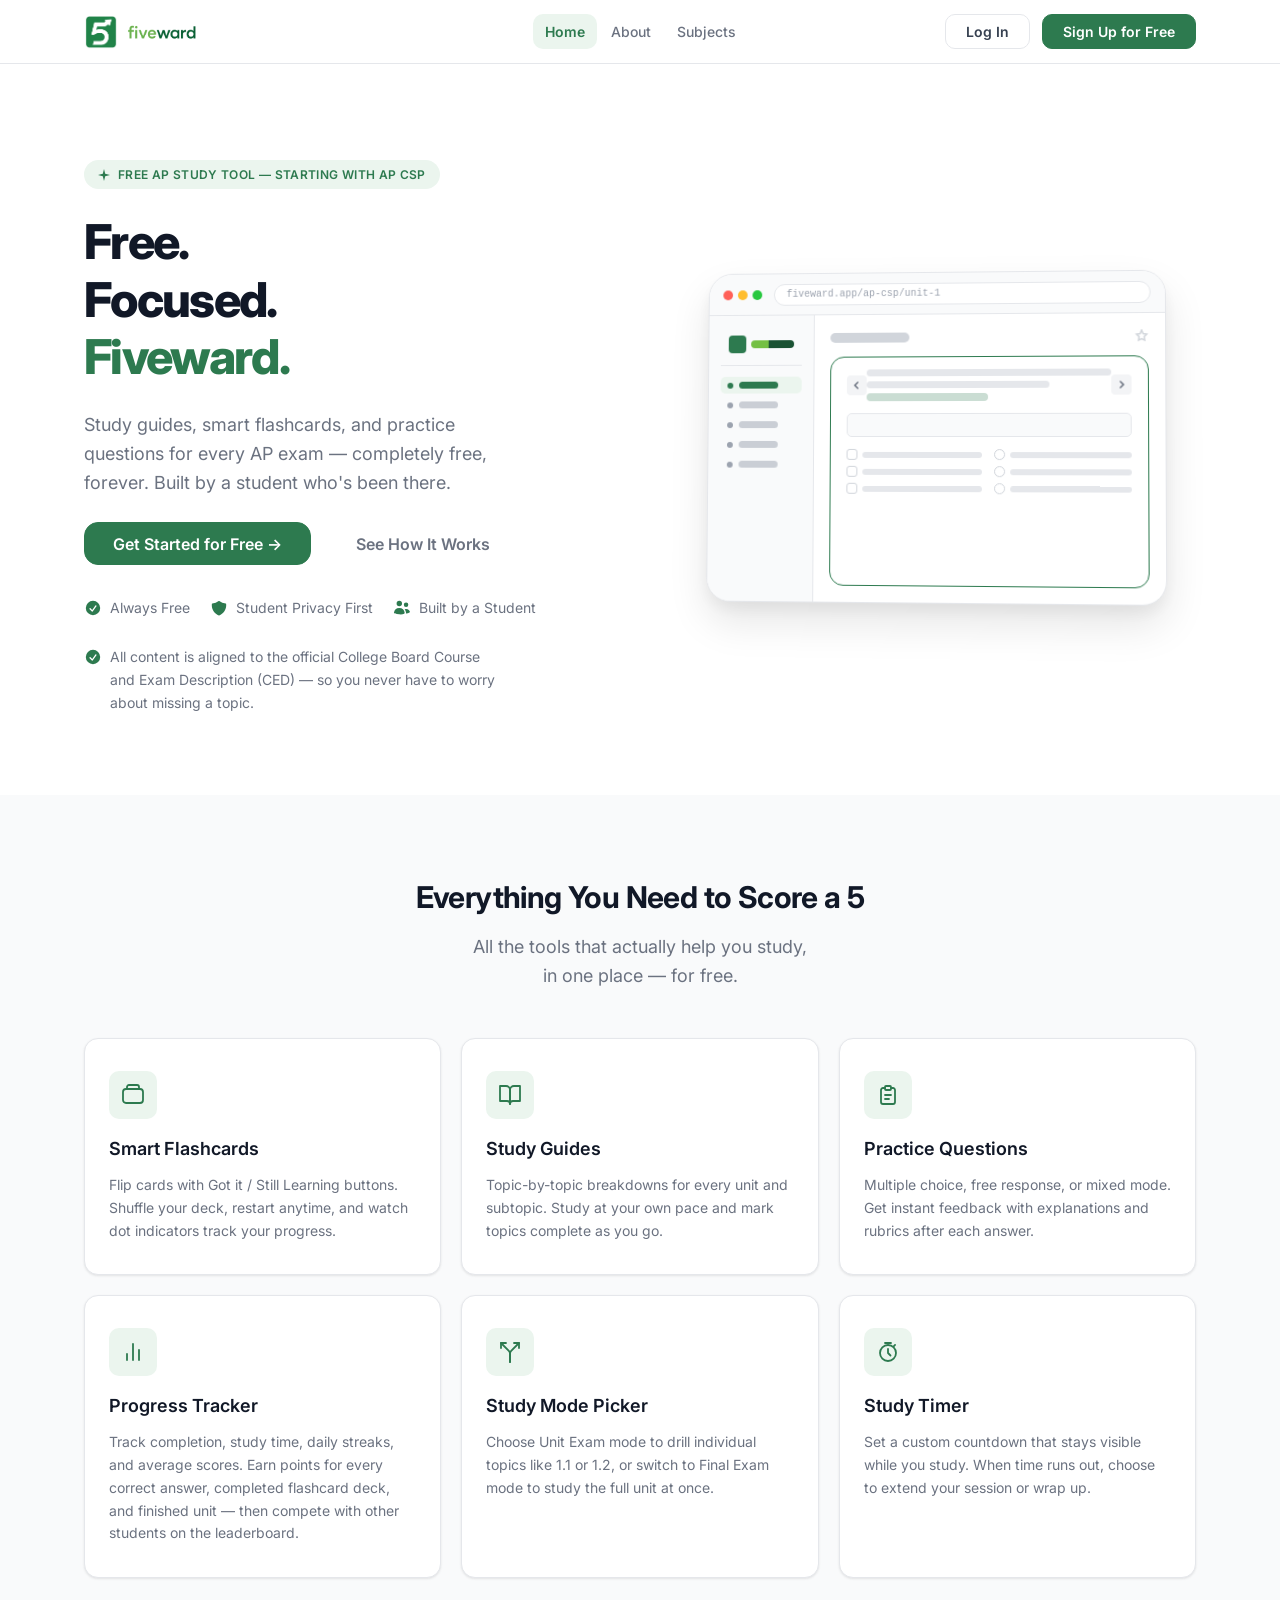
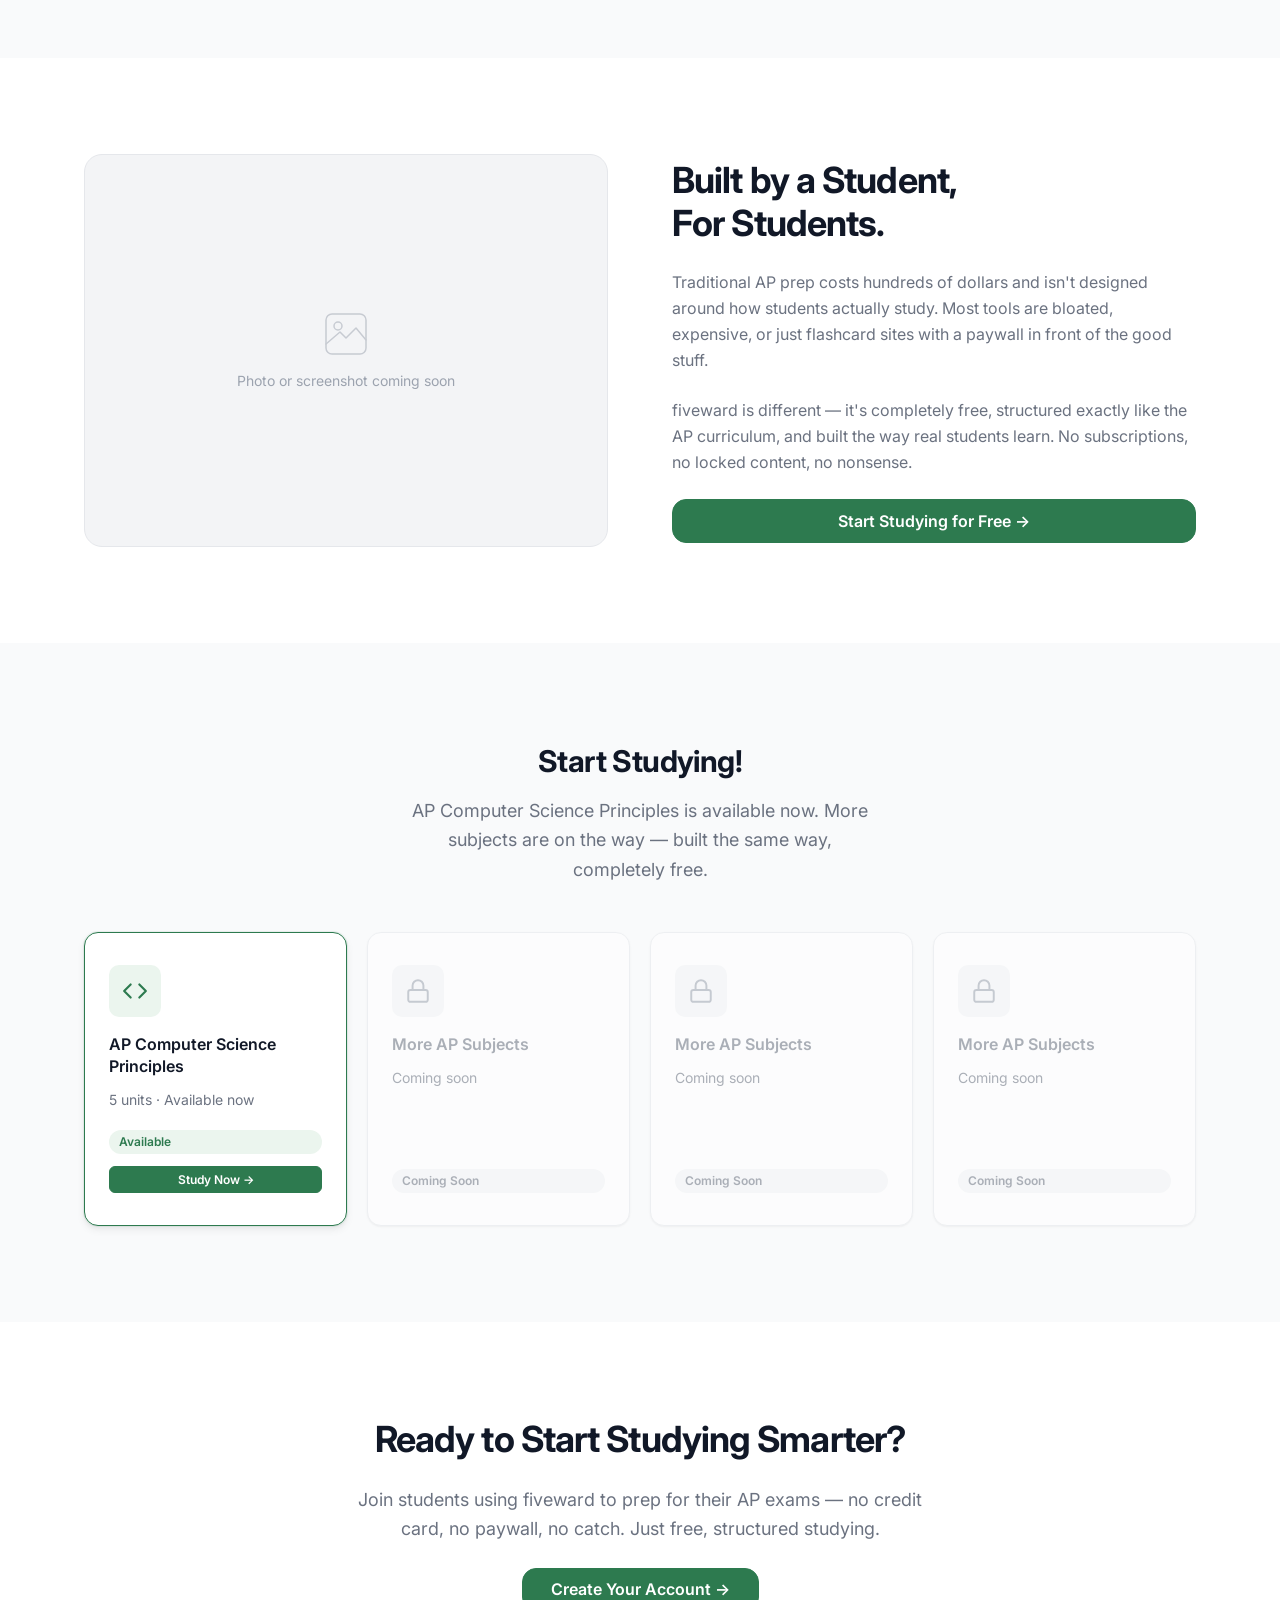
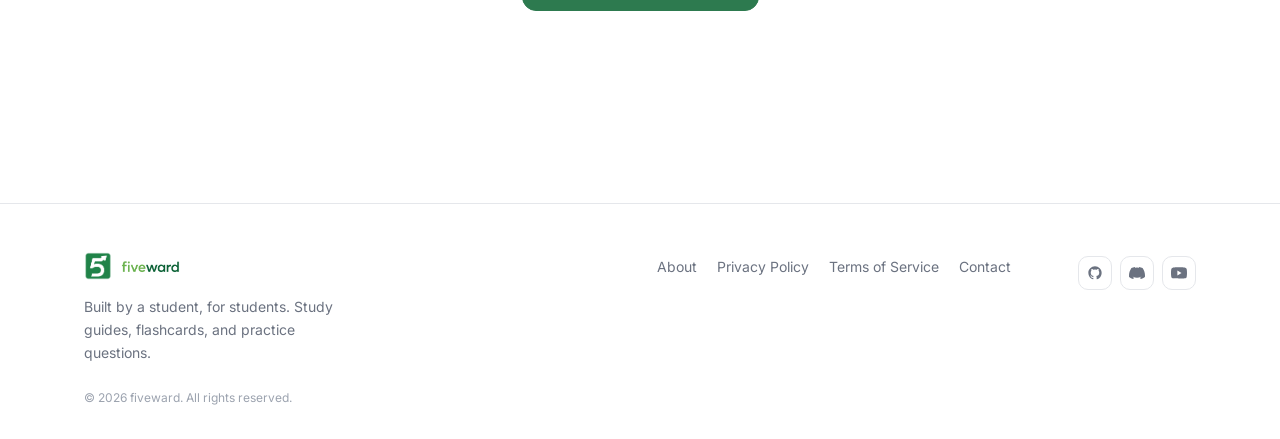
==== frontend/index.html @ d1a61dd7 "Launch fiveward — free AP study tool with flashcards, practice questions, and study guides" ====
<!DOCTYPE html>
<html lang="en">
<head>
  <meta charset="UTF-8" />
  <meta name="viewport" content="width=device-width, initial-scale=1.0" />
  <meta name="description" content="fiveward — the free AP exam study tool built by a student, for students. Flashcards, study guides, and practice questions for every AP subject." />
  <title>fiveward — Free AP Exam Study Tool</title>

  <!-- Google Fonts: Inter -->
  <link rel="preconnect" href="https://fonts.googleapis.com" />
  <link rel="preconnect" href="https://fonts.gstatic.com" crossorigin />
  <link href="https://fonts.googleapis.com/css2?family=Inter:wght@400;500;600;700;800&display=swap" rel="stylesheet" />

  <!-- CSS -->
  <link rel="stylesheet" href="css/variables.css" />
  <link rel="stylesheet" href="css/global.css" />
  <link rel="stylesheet" href="css/navbar.css" />
  <link rel="stylesheet" href="css/footer.css" />
  <link rel="stylesheet" href="css/landing.css" />
</head>
<body>

  <!-- =====================================================
       NAVBAR
       ===================================================== -->
  <nav class="navbar" id="navbar">
    <div class="container navbar__inner">

      <!-- Logo -->
      <a href="index.html" class="navbar__logo" aria-label="fiveward home">
        <img src="assets/images/logo-icon.png" width="34" height="34" alt="" aria-hidden="true" />
        <img src="assets/images/logo-wordmark.png" height="20" alt="fiveward" />
      </a>

      <!-- Nav Links (landing page only — logged-in nav is in dashboard/inner pages) -->
      <ul class="navbar__links" role="navigation" aria-label="Main navigation">
        <li><a href="#home"     class="nav-link active">Home</a></li>
        <li><a href="#about"    class="nav-link">About</a></li>
        <li><a href="#subjects" class="nav-link">Subjects</a></li>
      </ul>

      <!-- Auth Buttons -->
      <div class="navbar__actions">
        <a href="auth.html" class="btn btn--outline">Log In</a>
        <a href="auth.html" class="btn btn--primary">Sign Up for Free</a>
      </div>

    </div>
  </nav>


  <!-- =====================================================
       HERO SECTION
       Left: headline + CTA + trust badges
       Right: app UI mockup
       ===================================================== -->
  <section class="hero" id="home" aria-labelledby="hero-heading">
    <div class="container hero__inner">

      <!-- Left: Content -->
      <div class="hero__content">
        <span class="hero__eyebrow">
          <!-- spark icon -->
          <svg width="12" height="12" viewBox="0 0 12 12" fill="currentColor" aria-hidden="true">
            <path d="M6 0L7.2 4.8L12 6L7.2 7.2L6 12L4.8 7.2L0 6L4.8 4.8L6 0Z"/>
          </svg>
          Free AP Study Tool — Starting with AP CSP
        </span>

        <h1 class="hero__title" id="hero-heading">
          Free.<br>
          Focused.<br>
          <span class="hero__title-accent">Fiveward.</span>
        </h1>

        <p class="hero__subtitle">
          Study guides, smart flashcards, and practice questions for every AP exam —
          completely free, forever. Built by a student who's been there.
        </p>

        <div class="hero__cta-row">
          <a href="auth.html" class="btn btn--primary btn--lg">Get Started for Free →</a>
          <a href="#features" class="btn btn--ghost btn--lg">See How It Works</a>
        </div>

        <!-- Trust Badges -->
        <div class="hero__badges">
          <div class="hero__badge">
            <span class="hero__badge-icon">
              <!-- checkmark circle -->
              <svg viewBox="0 0 20 20" fill="currentColor" aria-hidden="true">
                <path fill-rule="evenodd" d="M10 18a8 8 0 100-16 8 8 0 000 16zm3.857-9.809a.75.75 0 00-1.214-.882l-3.483 4.79-1.88-1.88a.75.75 0 10-1.06 1.061l2.5 2.5a.75.75 0 001.137-.089l4-5.5z" clip-rule="evenodd"/>
              </svg>
            </span>
            <span>Always Free</span>
          </div>
          <div class="hero__badge">
            <span class="hero__badge-icon">
              <!-- shield -->
              <svg viewBox="0 0 20 20" fill="currentColor" aria-hidden="true">
                <path fill-rule="evenodd" d="M9.661 2.237a.531.531 0 01.678 0 11.947 11.947 0 007.078 2.749.5.5 0 01.479.425c.069.52.104 1.05.104 1.589 0 5.162-3.26 9.563-7.834 11.256a.48.48 0 01-.332 0C5.26 16.563 2 12.162 2 7c0-.538.035-1.069.104-1.589a.5.5 0 01.48-.425 11.947 11.947 0 007.077-2.749z" clip-rule="evenodd"/>
              </svg>
            </span>
            <span>Student Privacy First</span>
          </div>
          <div class="hero__badge">
            <span class="hero__badge-icon">
              <!-- people/users -->
              <svg viewBox="0 0 20 20" fill="currentColor" aria-hidden="true">
                <path d="M7 8a3 3 0 100-6 3 3 0 000 6zM14.5 9a2.5 2.5 0 100-5 2.5 2.5 0 000 5zM1.615 16.428a1.224 1.224 0 01-.569-1.175 6.002 6.002 0 0111.908 0c.058.467-.172.92-.57 1.174A9.953 9.953 0 017 17a9.953 9.953 0 01-5.385-1.572zM14.5 16h-.106c.07-.297.088-.611.048-.933a7.47 7.47 0 00-1.588-3.755 4.502 4.502 0 015.874 2.636.818.818 0 01-.36.98A7.465 7.465 0 0114.5 16z"/>
              </svg>
            </span>
            <span>Built by a Student</span>
          </div>
        </div>

        <!-- CED alignment note -->
        <div class="hero__ced">
          <span class="hero__ced-icon">
            <svg viewBox="0 0 20 20" fill="currentColor" aria-hidden="true">
              <path fill-rule="evenodd" d="M10 18a8 8 0 100-16 8 8 0 000 16zm3.857-9.809a.75.75 0 00-1.214-.882l-3.483 4.79-1.88-1.88a.75.75 0 10-1.06 1.061l2.5 2.5a.75.75 0 001.137-.089l4-5.5z" clip-rule="evenodd"/>
            </svg>
          </span>
          <span>All content is aligned to the official College Board Course and Exam Description (CED) — so you never have to worry about missing a topic.</span>
        </div>
      </div>

      <!-- Right: App UI Mockup -->
      <div class="hero__mockup" aria-hidden="true">
        <div class="app-mockup">

          <!-- Browser chrome bar -->
          <div class="mockup-chrome">
            <div class="mockup-dots">
              <span></span><span></span><span></span>
            </div>
            <div class="mockup-url">
              <span>fiveward.app/ap-csp/unit-1</span>
            </div>
          </div>

          <!-- App body: sidebar + content -->
          <div class="mockup-app">

            <!-- Sidebar -->
            <nav class="mockup-sidebar">
              <div class="mockup-sidebar-logo">
                <div class="mockup-sidebar-logo-icon"></div>
                <div class="mockup-sidebar-logo-text"></div>
              </div>
              <div class="mockup-nav-item active">
                <div class="mockup-nav-dot"></div>
                <div class="mockup-nav-label"></div>
              </div>
              <div class="mockup-nav-item">
                <div class="mockup-nav-dot"></div>
                <div class="mockup-nav-label"></div>
              </div>
              <div class="mockup-nav-item">
                <div class="mockup-nav-dot"></div>
                <div class="mockup-nav-label"></div>
              </div>
              <div class="mockup-nav-item">
                <div class="mockup-nav-dot"></div>
                <div class="mockup-nav-label"></div>
              </div>
              <div class="mockup-nav-item">
                <div class="mockup-nav-dot"></div>
                <div class="mockup-nav-label"></div>
              </div>
            </nav>

            <!-- Main content area -->
            <div class="mockup-content">
              <div class="mockup-content-top">
                <div class="mockup-title-bar"></div>
                <!-- star icon -->
                <svg class="mockup-star-icon" viewBox="0 0 14 14" fill="none" stroke="currentColor" stroke-width="1.5">
                  <path d="M7 1l1.5 3.5L12 5l-2.5 2.5.5 3.5L7 9.5 4 11l.5-3.5L2 5l3.5-.5L7 1z"/>
                </svg>
              </div>

              <!-- Flashcard -->
              <div class="mockup-card">
                <div class="mockup-card-nav">
                  <div class="mockup-arrow-btn">
                    <svg viewBox="0 0 10 10" fill="none" stroke="currentColor" stroke-width="1.5" stroke-linecap="round">
                      <path d="M6 2L3 5l3 3"/>
                    </svg>
                  </div>
                  <div class="mockup-card-lines">
                    <div class="mockup-line w-full"></div>
                    <div class="mockup-line w-3-4"></div>
                    <div class="mockup-line accent w-half"></div>
                  </div>
                  <div class="mockup-arrow-btn">
                    <svg viewBox="0 0 10 10" fill="none" stroke="currentColor" stroke-width="1.5" stroke-linecap="round">
                      <path d="M4 2l3 3-3 3"/>
                    </svg>
                  </div>
                </div>
                <div class="mockup-input-row"></div>
                <div class="mockup-bottom-row">
                  <div class="mockup-checks">
                    <div class="mockup-check-row">
                      <div class="mockup-checkbox"></div>
                      <div class="mockup-option-line"></div>
                    </div>
                    <div class="mockup-check-row">
                      <div class="mockup-checkbox"></div>
                      <div class="mockup-option-line"></div>
                    </div>
                    <div class="mockup-check-row">
                      <div class="mockup-checkbox"></div>
                      <div class="mockup-option-line"></div>
                    </div>
                  </div>
                  <div class="mockup-radios">
                    <div class="mockup-radio-row">
                      <div class="mockup-radio"></div>
                      <div class="mockup-option-line"></div>
                    </div>
                    <div class="mockup-radio-row">
                      <div class="mockup-radio"></div>
                      <div class="mockup-option-line"></div>
                    </div>
                    <div class="mockup-radio-row">
                      <div class="mockup-radio"></div>
                      <div class="mockup-option-line"></div>
                    </div>
                  </div>
                </div>
              </div>

            </div><!-- /mockup-content -->
          </div><!-- /mockup-app -->
        </div><!-- /app-mockup -->
      </div><!-- /hero__mockup -->

    </div><!-- /container -->
  </section>


  <!-- =====================================================
       FEATURES SECTION
       4 cards: Flashcards, Study Guides, Practice Qs, Progress
       ===================================================== -->
  <section class="features" id="features" aria-labelledby="features-heading">
    <div class="container">
      <div class="section-header">
        <h2 id="features-heading">Everything You Need to Score a 5</h2>
        <p>All the tools that actually help you study,<br>in one place — for free.</p>
      </div>

      <div class="features__grid">

        <!-- Card 1: Flashcards -->
        <div class="feature-card">
          <div class="feature-card__icon">
            <!-- cards / layers icon -->
            <svg viewBox="0 0 24 24" fill="none" stroke="currentColor" stroke-width="1.8" stroke-linecap="round" stroke-linejoin="round">
              <rect x="2" y="6" width="20" height="14" rx="3"/>
              <path d="M6 6V4a2 2 0 012-2h8a2 2 0 012 2v2"/>
            </svg>
          </div>
          <h3 class="feature-card__title">Smart Flashcards</h3>
          <p class="feature-card__desc">
            Flip cards with Got it / Still Learning buttons. Shuffle your deck, restart anytime,
            and watch dot indicators track your progress.
          </p>
        </div>

        <!-- Card 2: Study Guides -->
        <div class="feature-card">
          <div class="feature-card__icon">
            <!-- open book icon -->
            <svg viewBox="0 0 24 24" fill="none" stroke="currentColor" stroke-width="1.8" stroke-linecap="round" stroke-linejoin="round">
              <path d="M2 3h6a4 4 0 014 4v14a3 3 0 00-3-3H2z"/>
              <path d="M22 3h-6a4 4 0 00-4 4v14a3 3 0 013-3h7z"/>
            </svg>
          </div>
          <h3 class="feature-card__title">Study Guides</h3>
          <p class="feature-card__desc">
            Topic-by-topic breakdowns for every unit and subtopic. Study at your own pace
            and mark topics complete as you go.
          </p>
        </div>

        <!-- Card 3: Practice Questions -->
        <div class="feature-card">
          <div class="feature-card__icon">
            <!-- clipboard / checklist icon -->
            <svg viewBox="0 0 24 24" fill="none" stroke="currentColor" stroke-width="1.8" stroke-linecap="round" stroke-linejoin="round">
              <path d="M9 5H7a2 2 0 00-2 2v12a2 2 0 002 2h10a2 2 0 002-2V7a2 2 0 00-2-2h-2"/>
              <rect x="9" y="3" width="6" height="4" rx="1"/>
              <path d="M9 12h6M9 16h4"/>
            </svg>
          </div>
          <h3 class="feature-card__title">Practice Questions</h3>
          <p class="feature-card__desc">
            Multiple choice, free response, or mixed mode. Get instant feedback with
            explanations and rubrics after each answer.
          </p>
        </div>

        <!-- Card 4: Progress Tracker -->
        <div class="feature-card">
          <div class="feature-card__icon">
            <!-- bar chart icon -->
            <svg viewBox="0 0 24 24" fill="none" stroke="currentColor" stroke-width="1.8" stroke-linecap="round" stroke-linejoin="round">
              <path d="M18 20V10"/>
              <path d="M12 20V4"/>
              <path d="M6 20v-6"/>
            </svg>
          </div>
          <h3 class="feature-card__title">Progress Tracker</h3>
          <p class="feature-card__desc">
            Track completion, study time, daily streaks, and average scores. Earn points for every correct answer, completed flashcard deck, and finished unit — then compete with other students on the leaderboard.
          </p>
        </div>

        <!-- Card 5: Study Mode Picker -->
        <div class="feature-card">
          <div class="feature-card__icon">
            <!-- fork / split path icon -->
            <svg viewBox="0 0 24 24" fill="none" stroke="currentColor" stroke-width="1.8" stroke-linecap="round" stroke-linejoin="round">
              <path d="M16 3h5v5"/>
              <path d="M8 3H3v5"/>
              <path d="M12 22v-8.3a4 4 0 011.172-2.872L21 3"/>
              <path d="M3 3l7.828 7.828A4 4 0 0112 13.7V22"/>
            </svg>
          </div>
          <h3 class="feature-card__title">Study Mode Picker</h3>
          <p class="feature-card__desc">
            Choose Unit Exam mode to drill individual topics like 1.1 or 1.2, or switch to
            Final Exam mode to study the full unit at once.
          </p>
        </div>

        <!-- Card 6: Study Timer -->
        <div class="feature-card">
          <div class="feature-card__icon">
            <!-- timer / clock icon -->
            <svg viewBox="0 0 24 24" fill="none" stroke="currentColor" stroke-width="1.8" stroke-linecap="round" stroke-linejoin="round">
              <circle cx="12" cy="13" r="8"/>
              <path d="M12 9v4l2.5 2.5"/>
              <path d="M9 3h6"/>
              <path d="M19.07 4.93l-1.41 1.41"/>
            </svg>
          </div>
          <h3 class="feature-card__title">Study Timer</h3>
          <p class="feature-card__desc">
            Set a custom countdown that stays visible while you study. When time runs out,
            choose to extend your session or wrap up.
          </p>
        </div>

      </div>
    </div>
  </section>


  <!-- =====================================================
       ABOUT SECTION
       Image placeholder left, story text right.
       ===================================================== -->
  <section class="about" id="about" aria-labelledby="about-heading">
    <div class="container about__inner">

      <!-- Image placeholder (replace with real photo/screenshot) -->
      <div class="about__image-wrap" aria-hidden="true">
        <!-- mountain / image placeholder icon -->
        <svg viewBox="0 0 48 48" fill="none" stroke="currentColor" stroke-width="1.5" stroke-linecap="round" stroke-linejoin="round">
          <rect x="4" y="4" width="40" height="40" rx="6"/>
          <circle cx="16" cy="16" r="4"/>
          <path d="M44 30L34 18 24 28l-6-6L4 34"/>
        </svg>
        <span>Photo or screenshot coming soon</span>
      </div>

      <!-- Text content -->
      <div class="about__content">
        <h2 id="about-heading">Built by a Student,<br>For Students.</h2>
        <p>
          Traditional AP prep costs hundreds of dollars and isn't designed around how students
          actually study. Most tools are bloated, expensive, or just flashcard sites with a
          paywall in front of the good stuff.
        </p>
        <p>
          fiveward is different — it's completely free, structured exactly like the AP curriculum,
          and built the way real students learn. No subscriptions, no locked content, no nonsense.
        </p>
        <a href="auth.html" class="btn btn--primary btn--lg">Start Studying for Free →</a>
      </div>

    </div>
  </section>


  <!-- =====================================================
       SUBJECTS SECTION
       4 cards: AP CSP active, 3 coming soon (locked).
       ===================================================== -->
  <section class="subjects" id="subjects" aria-labelledby="subjects-heading">
    <div class="container">
      <div class="section-header">
        <h2 id="subjects-heading">Start Studying!</h2>
        <p>AP Computer Science Principles is available now. More subjects are on the way — built the same way, completely&nbsp;free.</p>
      </div>

      <div class="subjects__grid">

        <!-- AP CSP — Active -->
        <div class="subject-card subject-card--active">
          <div class="subject-card__icon">
            <!-- code / brackets icon -->
            <svg viewBox="0 0 24 24" fill="none" stroke="currentColor" stroke-width="2" stroke-linecap="round" stroke-linejoin="round">
              <polyline points="16 18 22 12 16 6"/>
              <polyline points="8 6 2 12 8 18"/>
            </svg>
          </div>
          <h3 class="subject-card__title">AP Computer Science Principles</h3>
          <p class="subject-card__meta">5 units · Available now</p>
          <div class="subject-card__status">
            <span class="badge badge--green">Available</span>
            <a href="auth.html" class="btn btn--primary btn--sm">Study Now →</a>
          </div>
        </div>

        <!-- Coming Soon Card 1 -->
        <div class="subject-card subject-card--locked" aria-label="Coming soon subject">
          <div class="subject-card__icon">
            <!-- lock icon -->
            <svg viewBox="0 0 24 24" fill="none" stroke="currentColor" stroke-width="1.8" stroke-linecap="round" stroke-linejoin="round">
              <rect x="3" y="11" width="18" height="11" rx="2"/>
              <path d="M7 11V7a5 5 0 0110 0v4"/>
            </svg>
          </div>
          <h3 class="subject-card__title">More AP Subjects</h3>
          <p class="subject-card__meta">Coming soon</p>
          <div class="subject-card__status">
            <span class="badge badge--gray">Coming Soon</span>
          </div>
        </div>

        <!-- Coming Soon Card 2 -->
        <div class="subject-card subject-card--locked" aria-label="Coming soon subject">
          <div class="subject-card__icon">
            <svg viewBox="0 0 24 24" fill="none" stroke="currentColor" stroke-width="1.8" stroke-linecap="round" stroke-linejoin="round">
              <rect x="3" y="11" width="18" height="11" rx="2"/>
              <path d="M7 11V7a5 5 0 0110 0v4"/>
            </svg>
          </div>
          <h3 class="subject-card__title">More AP Subjects</h3>
          <p class="subject-card__meta">Coming soon</p>
          <div class="subject-card__status">
            <span class="badge badge--gray">Coming Soon</span>
          </div>
        </div>

        <!-- Coming Soon Card 3 -->
        <div class="subject-card subject-card--locked" aria-label="Coming soon subject">
          <div class="subject-card__icon">
            <svg viewBox="0 0 24 24" fill="none" stroke="currentColor" stroke-width="1.8" stroke-linecap="round" stroke-linejoin="round">
              <rect x="3" y="11" width="18" height="11" rx="2"/>
              <path d="M7 11V7a5 5 0 0110 0v4"/>
            </svg>
          </div>
          <h3 class="subject-card__title">More AP Subjects</h3>
          <p class="subject-card__meta">Coming soon</p>
          <div class="subject-card__status">
            <span class="badge badge--gray">Coming Soon</span>
          </div>
        </div>

      </div>
    </div>
  </section>


  <!-- =====================================================
       CTA BANNER
       Final push to sign up before the footer.
       ===================================================== -->
  <section class="cta-section" aria-labelledby="cta-heading">
    <div class="container">
      <div class="cta-section__inner">
        <h2 id="cta-heading">Ready to Start Studying Smarter?</h2>
        <p>
          Join students using fiveward to prep for their AP exams — no credit card,
          no paywall, no catch. Just free, structured studying.
        </p>
        <a href="auth.html" class="btn btn--primary btn--lg">Create Your Account →</a>
      </div>
    </div>
  </section>


  <!-- =====================================================
       FOOTER
       ===================================================== -->
  <footer class="footer">
    <div class="container footer__inner">

      <!-- Brand + tagline -->
      <div class="footer__brand">
        <a href="index.html" class="footer__logo" aria-label="fiveward home">
          <img src="assets/images/logo-icon.png" width="28" height="28" alt="" aria-hidden="true" />
          <img src="assets/images/logo-wordmark.png" height="17" alt="fiveward" />
        </a>
        <p class="footer__tagline">
          Built by a student, for students.
          Study guides, flashcards, and practice questions.
        </p>
        <p class="footer__copyright">© 2026 fiveward. All rights reserved.</p>
      </div>

      <!-- Page links -->
      <nav class="footer__links" aria-label="Footer navigation">
        <a href="#about">About</a>
        <a href="#">Privacy Policy</a>
        <a href="#">Terms of Service</a>
        <a href="#">Contact</a>
      </nav>

      <!-- Social icons -->
      <div class="footer__social">

        <!-- GitHub -->
        <a href="#" class="social-icon" aria-label="GitHub" target="_blank" rel="noopener">
          <svg viewBox="0 0 24 24" fill="currentColor">
            <path d="M12 2C6.477 2 2 6.477 2 12c0 4.42 2.865 8.166 6.839 9.489.5.092.682-.217.682-.482 0-.237-.008-.866-.013-1.7-2.782.603-3.369-1.342-3.369-1.342-.454-1.155-1.11-1.462-1.11-1.462-.908-.62.069-.608.069-.608 1.003.07 1.531 1.03 1.531 1.03.892 1.529 2.341 1.087 2.91.832.092-.647.35-1.088.636-1.338-2.22-.253-4.555-1.11-4.555-4.943 0-1.091.39-1.984 1.029-2.683-.103-.253-.446-1.27.098-2.647 0 0 .84-.269 2.75 1.025A9.578 9.578 0 0112 6.836a9.59 9.59 0 012.504.337c1.909-1.294 2.747-1.025 2.747-1.025.546 1.377.202 2.394.1 2.647.64.699 1.028 1.592 1.028 2.683 0 3.842-2.339 4.687-4.566 4.935.359.309.678.919.678 1.852 0 1.336-.012 2.415-.012 2.743 0 .267.18.578.688.48C19.138 20.163 22 16.418 22 12c0-5.523-4.477-10-10-10z"/>
          </svg>
        </a>

        <!-- Discord -->
        <a href="#" class="social-icon" aria-label="Discord" target="_blank" rel="noopener">
          <svg viewBox="0 0 24 24" fill="currentColor">
            <path d="M20.317 4.37a19.791 19.791 0 00-4.885-1.515.074.074 0 00-.079.037c-.21.375-.444.864-.608 1.25a18.27 18.27 0 00-5.487 0 12.64 12.64 0 00-.617-1.25.077.077 0 00-.079-.037A19.736 19.736 0 003.677 4.37a.07.07 0 00-.032.027C.533 9.046-.32 13.58.099 18.057a.082.082 0 00.031.057 19.9 19.9 0 005.993 3.03.078.078 0 00.084-.028c.462-.63.874-1.295 1.226-1.994a.076.076 0 00-.041-.106 13.107 13.107 0 01-1.872-.892.077.077 0 01-.008-.128 10.2 10.2 0 00.372-.292.074.074 0 01.077-.01c3.928 1.793 8.18 1.793 12.062 0a.074.074 0 01.078.01c.12.098.246.198.373.292a.077.077 0 01-.006.127 12.299 12.299 0 01-1.873.892.077.077 0 00-.041.107c.36.698.772 1.362 1.225 1.993a.076.076 0 00.084.028 19.839 19.839 0 006.002-3.03.077.077 0 00.032-.054c.5-5.177-.838-9.674-3.549-13.66a.061.061 0 00-.031-.03z"/>
          </svg>
        </a>

        <!-- YouTube -->
        <a href="#" class="social-icon" aria-label="YouTube" target="_blank" rel="noopener">
          <svg viewBox="0 0 24 24" fill="currentColor">
            <path d="M23.498 6.186a3.016 3.016 0 00-2.122-2.136C19.505 3.545 12 3.545 12 3.545s-7.505 0-9.377.505A3.017 3.017 0 00.502 6.186C0 8.07 0 12 0 12s0 3.93.502 5.814a3.016 3.016 0 002.122 2.136c1.871.505 9.376.505 9.376.505s7.505 0 9.377-.505a3.015 3.015 0 002.122-2.136C24 15.93 24 12 24 12s0-3.93-.502-5.814zM9.545 15.568V8.432L15.818 12l-6.273 3.568z"/>
          </svg>
        </a>

      </div>
    </div>
  </footer>


  <!-- =====================================================
       SCRIPTS
       Landing page has no JS dependencies — auth.js is
       loaded on auth.html only. Add page-specific scripts
       in each HTML file.
       ===================================================== -->

</body>
</html>
---- frontend/css/variables.css ----
/* =============================================================
   FIVEWARD — Design Tokens
   All colors, fonts, spacing, and radii live here.
   Change a variable here to update the whole app theme.
   ============================================================= */

:root {
  /* === Brand Colors === */
  --color-primary:        #2D7A4F;   /* main green — buttons, icons, active states */
  --color-primary-hover:  #246040;   /* darker on hover */
  --color-primary-dark:   #1A5233;   /* "ward" wordmark, deep accents */
  --color-primary-light:  #74C043;   /* "five" wordmark, lighter highlights */
  --color-primary-bg:     #EBF5EE;   /* very light green tint for backgrounds */
  --color-primary-bg-hover: #DFF0E5;

  /* === Neutrals === */
  --color-white:     #FFFFFF;
  --color-gray-50:   #F9FAFB;
  --color-gray-100:  #F3F4F6;
  --color-gray-200:  #E5E7EB;
  --color-gray-300:  #D1D5DB;
  --color-gray-400:  #9CA3AF;
  --color-gray-500:  #6B7280;
  --color-gray-600:  #4B5563;
  --color-gray-700:  #374151;
  --color-gray-800:  #1F2937;
  --color-gray-900:  #111827;

  /* === Semantic Aliases === */
  --color-text:           var(--color-gray-900);
  --color-text-secondary: var(--color-gray-700);
  --color-text-muted:     var(--color-gray-500);
  --color-text-light:     var(--color-gray-400);
  --color-bg:             var(--color-white);
  --color-bg-secondary:   var(--color-gray-50);
  --color-border:         var(--color-gray-200);
  --color-border-light:   var(--color-gray-100);

  /* === Status Colors === */
  --color-success:     #16A34A;
  --color-success-bg:  #DCFCE7;
  --color-warning:     #D97706;
  --color-warning-bg:  #FEF3C7;
  --color-error:       #DC2626;
  --color-error-bg:    #FEE2E2;
  --color-info:        #2563EB;
  --color-info-bg:     #DBEAFE;

  /* === Typography === */
  --font-sans: 'Inter', -apple-system, BlinkMacSystemFont, 'Segoe UI', Roboto, sans-serif;

  --text-xs:   0.75rem;    /* 12px */
  --text-sm:   0.875rem;   /* 14px */
  --text-base: 1rem;       /* 16px */
  --text-lg:   1.125rem;   /* 18px */
  --text-xl:   1.25rem;    /* 20px */
  --text-2xl:  1.5rem;     /* 24px */
  --text-3xl:  1.875rem;   /* 30px */
  --text-4xl:  2.25rem;    /* 36px */
  --text-5xl:  3rem;       /* 48px */
  --text-6xl:  3.75rem;    /* 60px */

  --leading-tight:   1.2;
  --leading-snug:    1.375;
  --leading-normal:  1.5;
  --leading-relaxed: 1.625;

  --font-normal:    400;
  --font-medium:    500;
  --font-semibold:  600;
  --font-bold:      700;
  --font-extrabold: 800;

  /* === Spacing Scale === */
  --space-1:  0.25rem;   /* 4px  */
  --space-2:  0.5rem;    /* 8px  */
  --space-3:  0.75rem;   /* 12px */
  --space-4:  1rem;      /* 16px */
  --space-5:  1.25rem;   /* 20px */
  --space-6:  1.5rem;    /* 24px */
  --space-8:  2rem;      /* 32px */
  --space-10: 2.5rem;    /* 40px */
  --space-12: 3rem;      /* 48px */
  --space-14: 3.5rem;    /* 56px */
  --space-16: 4rem;      /* 64px */
  --space-20: 5rem;      /* 80px */
  --space-24: 6rem;      /* 96px */
  --space-32: 8rem;      /* 128px */

  /* === Border Radius === */
  --radius-sm:   6px;
  --radius-md:   10px;
  --radius-lg:   14px;
  --radius-xl:   18px;
  --radius-2xl:  24px;
  --radius-3xl:  32px;
  --radius-full: 9999px;

  /* === Shadows === */
  --shadow-xs:   0 1px 2px rgba(0,0,0,0.05);
  --shadow-sm:   0 1px 3px rgba(0,0,0,0.06), 0 1px 2px rgba(0,0,0,0.04);
  --shadow-md:   0 4px 8px rgba(0,0,0,0.06), 0 2px 4px rgba(0,0,0,0.04);
  --shadow-lg:   0 10px 20px rgba(0,0,0,0.08), 0 4px 8px rgba(0,0,0,0.04);
  --shadow-xl:   0 20px 40px rgba(0,0,0,0.10), 0 8px 16px rgba(0,0,0,0.05);
  --shadow-card: 0 2px 12px rgba(0,0,0,0.06);

  /* === Transitions === */
  --transition-fast: 130ms ease;
  --transition-base: 200ms ease;
  --transition-slow: 320ms ease;

  /* === Layout === */
  --max-width:        1160px;
  --navbar-height:    64px;
  --container-pad:    1.5rem;
  --sidebar-width:    240px;
}

/* ============================================================
   DARK MODE  (toggled via data-theme="dark" on <html>)
   ============================================================ */

[data-theme="dark"] {
  --color-text:           #F9FAFB;
  --color-text-secondary: #E5E7EB;
  --color-text-muted:     #9CA3AF;
  --color-text-light:     #6B7280;
  --color-bg:             #111827;
  --color-bg-secondary:   #1A2234;
  --color-border:         #374151;
  --color-border-light:   #2D3748;
  --color-white:          #1F2937;
  --color-gray-50:        #1F2937;
  --color-gray-100:       #2D3748;
  --color-gray-200:       #374151;
  --color-gray-300:       #4B5563;
  --color-gray-400:       #6B7280;
  --color-primary-bg:     #0D2A1A;
  --color-primary-bg-hover: #122A1C;
  --shadow-card:          0 2px 12px rgba(0, 0, 0, 0.4);
  --shadow-md:            0 4px 8px rgba(0, 0, 0, 0.3);
}

/* ============================================================
   FONT SIZE  (toggled via data-font-size on <html>)
   ============================================================ */

[data-font-size="small"]  { font-size: 14px; }
[data-font-size="large"]  { font-size: 18px; }
---- frontend/css/global.css ----
/* =============================================================
   FIVEWARD — Global Styles
   Reset, base typography, and reusable component classes
   (buttons, cards, badges, breadcrumbs, section headers).
   ============================================================= */

@import url('variables.css');

/* === Reset ================================================== */
*, *::before, *::after {
  box-sizing: border-box;
  margin: 0;
  padding: 0;
}

html {
  font-size: 16px;
  scroll-behavior: smooth;
  -webkit-font-smoothing: antialiased;
  -moz-osx-font-smoothing: grayscale;
}

body {
  font-family: var(--font-sans);
  font-size: var(--text-base);
  color: var(--color-text);
  background-color: var(--color-bg);
  line-height: var(--leading-normal);
}

a           { color: inherit; text-decoration: none; }
ul, ol      { list-style: none; }
img         { max-width: 100%; display: block; }
button      { font-family: inherit; cursor: pointer; border: none; background: none; }
input,
textarea,
select      { font-family: inherit; font-size: inherit; }

/* === Layout ================================================= */
.container {
  max-width: var(--max-width);
  margin: 0 auto;
  padding: 0 var(--container-pad);
}

/* === Buttons ================================================ */
.btn {
  display: inline-flex;
  align-items: center;
  justify-content: center;
  gap: var(--space-2);
  padding: 0.6rem 1.25rem;
  font-size: var(--text-sm);
  font-weight: var(--font-semibold);
  border-radius: var(--radius-md);
  transition: all var(--transition-base);
  cursor: pointer;
  text-decoration: none;
  white-space: nowrap;
  border: 1.5px solid transparent;
  line-height: 1;
}

.btn--primary {
  background-color: var(--color-primary);
  color: var(--color-white);
  border-color: var(--color-primary);
}
.btn--primary:hover {
  background-color: var(--color-primary-hover);
  border-color: var(--color-primary-hover);
  transform: translateY(-1px);
  box-shadow: 0 4px 14px rgba(45, 122, 79, 0.35);
}

.btn--outline {
  background-color: transparent;
  color: var(--color-text-secondary);
  border-color: var(--color-border);
}
.btn--outline:hover {
  border-color: var(--color-primary);
  color: var(--color-primary);
  background-color: var(--color-primary-bg);
}

.btn--ghost {
  background-color: transparent;
  color: var(--color-text-muted);
  border-color: transparent;
}
.btn--ghost:hover {
  background-color: var(--color-gray-100);
  color: var(--color-text);
}

.btn--danger {
  background-color: var(--color-error);
  color: var(--color-white);
  border-color: var(--color-error);
}
.btn--danger:hover {
  background-color: #B91C1C;
  border-color: #B91C1C;
}

/* Size modifiers */
.btn--lg {
  padding: 0.8rem 1.75rem;
  font-size: var(--text-base);
  border-radius: var(--radius-lg);
}
.btn--sm {
  padding: 0.4rem 0.875rem;
  font-size: var(--text-xs);
  border-radius: var(--radius-sm);
}
.btn--icon {
  padding: 0.55rem;
  border-radius: var(--radius-md);
}

/* === Cards ================================================== */
.card {
  background: var(--color-white);
  border: 1px solid var(--color-border);
  border-radius: var(--radius-lg);
  box-shadow: var(--shadow-card);
  padding: var(--space-6);
}

/* === Badges ================================================= */
.badge {
  display: inline-flex;
  align-items: center;
  gap: 0.25rem;
  padding: 0.2rem 0.6rem;
  border-radius: var(--radius-full);
  font-size: var(--text-xs);
  font-weight: var(--font-semibold);
}
.badge--green   { background: var(--color-primary-bg);   color: var(--color-primary); }
.badge--gray    { background: var(--color-gray-100);      color: var(--color-gray-500); }
.badge--success { background: var(--color-success-bg);    color: var(--color-success); }
.badge--warning { background: var(--color-warning-bg);    color: var(--color-warning); }
.badge--error   { background: var(--color-error-bg);      color: var(--color-error); }

/* === Section Header ========================================= */
.section-header {
  text-align: center;
  margin-bottom: var(--space-12);
}
.section-header h2 {
  font-size: var(--text-3xl);
  font-weight: var(--font-bold);
  letter-spacing: -0.02em;
  color: var(--color-text);
  margin-bottom: var(--space-3);
}
.section-header p {
  font-size: var(--text-lg);
  color: var(--color-text-muted);
  max-width: 520px;
  margin: 0 auto;
  line-height: var(--leading-relaxed);
}

/* === Divider ================================================ */
.divider {
  width: 100%;
  height: 1px;
  background-color: var(--color-border);
  margin: var(--space-6) 0;
}
.divider--text {
  display: flex;
  align-items: center;
  gap: var(--space-4);
  font-size: var(--text-sm);
  color: var(--color-text-muted);
}
.divider--text::before,
.divider--text::after {
  content: '';
  flex: 1;
  height: 1px;
  background-color: var(--color-border);
}

/* === Form Inputs ============================================ */
.input {
  width: 100%;
  padding: 0.65rem 0.875rem;
  font-size: var(--text-sm);
  color: var(--color-text);
  background-color: var(--color-white);
  border: 1.5px solid var(--color-border);
  border-radius: var(--radius-md);
  transition: border-color var(--transition-fast), box-shadow var(--transition-fast);
  outline: none;
}
.input:focus {
  border-color: var(--color-primary);
  box-shadow: 0 0 0 3px rgba(45, 122, 79, 0.12);
}
.input::placeholder { color: var(--color-text-light); }

.form-group {
  display: flex;
  flex-direction: column;
  gap: var(--space-2);
}
.form-label {
  font-size: var(--text-sm);
  font-weight: var(--font-medium);
  color: var(--color-text-secondary);
}

/* === Progress Bar =========================================== */
.progress-bar {
  width: 100%;
  height: 6px;
  background-color: var(--color-gray-100);
  border-radius: var(--radius-full);
  overflow: hidden;
}
.progress-bar__fill {
  height: 100%;
  background-color: var(--color-primary);
  border-radius: var(--radius-full);
  transition: width 0.4s ease;
}

/* === Tabs =================================================== */
.tabs {
  display: flex;
  gap: 0;
  border-bottom: 1px solid var(--color-border);
}
.tab-btn {
  padding: var(--space-3) var(--space-5);
  font-size: var(--text-sm);
  font-weight: var(--font-medium);
  color: var(--color-text-muted);
  background: transparent;
  border: none;
  border-bottom: 2px solid transparent;
  cursor: pointer;
  transition: all var(--transition-fast);
  margin-bottom: -1px;
}
.tab-btn:hover { color: var(--color-text); }
.tab-btn.active {
  color: var(--color-primary);
  border-bottom-color: var(--color-primary);
  font-weight: var(--font-semibold);
}

/* === Utility ================================================ */
.visually-hidden {
  position: absolute;
  width: 1px;
  height: 1px;
  overflow: hidden;
  clip: rect(0,0,0,0);
  white-space: nowrap;
}
.text-center { text-align: center; }
.text-muted  { color: var(--color-text-muted); }
.text-primary { color: var(--color-primary); }
.mt-auto { margin-top: auto; }
---- frontend/css/navbar.css ----
/* =============================================================
   FIVEWARD — Navbar
   Sticky top nav used on every page.
   The .navbar__timer element is hidden until a study timer
   is active (shown via timer.js).
   ============================================================= */

.navbar {
  position: sticky;
  top: 0;
  z-index: 100;
  height: var(--navbar-height);
  background-color: rgba(255, 255, 255, 0.96);
  backdrop-filter: blur(10px);
  -webkit-backdrop-filter: blur(10px);
  border-bottom: 1px solid var(--color-border);
}

.navbar__inner {
  height: 100%;
  display: grid;
  grid-template-columns: 1fr auto 1fr;
  align-items: center;
}


/* --- Logo --------------------------------------------------- */
.navbar__logo {
  display: flex;
  align-items: center;
  gap: var(--space-2);
  text-decoration: none;
  flex-shrink: 0;
}

.logo-icon {
  display: flex;
  align-items: center;
  flex-shrink: 0;
}

.logo-text {
  font-size: 1.2rem;
  font-weight: var(--font-bold);
  letter-spacing: -0.03em;
  line-height: 1;
}

.logo-five { color: var(--color-primary-light); }
.logo-ward { color: var(--color-primary-dark); }

/* --- Nav Links ---------------------------------------------- */
.navbar__links {
  display: flex;
  align-items: center;
  gap: 2px;
  list-style: none;
  margin: 0;
  padding: 0;
}

.nav-link {
  display: block;
  padding: 0.45rem 0.75rem;
  font-size: var(--text-sm);
  font-weight: var(--font-medium);
  color: var(--color-text-muted);
  border-radius: var(--radius-md);
  transition: all var(--transition-fast);
  text-decoration: none;
}
.nav-link:hover {
  color: var(--color-text);
  background-color: var(--color-gray-100);
}
.nav-link.active {
  color: var(--color-primary);
  background-color: var(--color-primary-bg);
  font-weight: var(--font-semibold);
}

/* --- Study Timer Pill (shown when timer is running) --------- */
.navbar__timer {
  display: none; /* JS adds class 'visible' when timer starts */
  align-items: center;
  gap: var(--space-2);
  padding: 0.3rem 0.75rem;
  background-color: var(--color-primary-bg);
  border: 1px solid rgba(45, 122, 79, 0.25);
  border-radius: var(--radius-full);
  font-size: var(--text-sm);
  font-weight: var(--font-semibold);
  color: var(--color-primary);
  cursor: pointer;
  transition: background-color var(--transition-fast);
}
.navbar__timer.visible { display: flex; }
.navbar__timer:hover   { background-color: var(--color-primary-bg-hover); }

.navbar__timer-icon {
  width: 14px;
  height: 14px;
}

/* --- Actions (right column — timer + user avatar) ----------- */
.navbar__actions {
  display: flex;
  align-items: center;
  gap: var(--space-3);
  justify-self: end;
  position: relative; /* anchor for the dropdown */
}

/* --- Logged-in user avatar/menu (for inner pages) ----------- */
.navbar__user {
  display: flex;
  align-items: center;
  gap: var(--space-2);
  cursor: pointer;
}
.navbar__avatar {
  width: 32px;
  height: 32px;
  border-radius: var(--radius-full);
  background-color: var(--color-primary);
  color: var(--color-white);
  font-size: var(--text-xs);
  font-weight: var(--font-bold);
  display: flex;
  align-items: center;
  justify-content: center;
}

/* --- User Avatar + Chevron ---------------------------------- */
.navbar__user {
  display: flex;
  align-items: center;
  gap: var(--space-1);
  cursor: pointer;
  padding: var(--space-1) var(--space-2);
  border-radius: var(--radius-md);
  transition: background var(--transition-fast);
  user-select: none;
}
.navbar__user:hover {
  background: var(--color-gray-100);
}

.navbar__chevron {
  color: var(--color-gray-400);
  transition: transform var(--transition-fast), color var(--transition-fast);
  flex-shrink: 0;
}
.navbar__user.open .navbar__chevron {
  transform: rotate(180deg);
  color: var(--color-text-muted);
}

/* --- User Dropdown ------------------------------------------ */
.navbar__dropdown {
  position: absolute;
  top: calc(100% + var(--space-2));
  right: 0;
  background: var(--color-white);
  border: 1px solid var(--color-border);
  border-radius: var(--radius-lg);
  box-shadow: var(--shadow-lg);
  min-width: 200px;
  z-index: 200;
  overflow: hidden;
}
.navbar__dropdown[hidden] { display: none; }

/* User info block at the top of the dropdown */
.navbar__dropdown-user {
  display: flex;
  flex-direction: column;
  gap: 2px;
  padding: var(--space-3) var(--space-4);
}
.navbar__dropdown-name {
  font-size: var(--text-sm);
  font-weight: var(--font-semibold);
  color: var(--color-text);
  white-space: nowrap;
  overflow: hidden;
  text-overflow: ellipsis;
  max-width: 180px;
}
.navbar__dropdown-email {
  font-size: var(--text-xs);
  color: var(--color-text-muted);
  white-space: nowrap;
  overflow: hidden;
  text-overflow: ellipsis;
  max-width: 180px;
}

.navbar__dropdown-divider {
  height: 1px;
  background: var(--color-border);
  margin: 0;
}

/* Clickable items in the dropdown */
.navbar__dropdown-item {
  display: flex;
  align-items: center;
  width: 100%;
  padding: var(--space-3) var(--space-4);
  font-family: var(--font-sans);
  font-size: var(--text-sm);
  font-weight: var(--font-medium);
  color: var(--color-text);
  background: transparent;
  border: none;
  cursor: pointer;
  text-decoration: none;
  transition: background var(--transition-fast);
}
.navbar__dropdown-item:hover {
  background: var(--color-gray-100);
  color: var(--color-text);
}
.navbar__dropdown-item--danger {
  color: var(--color-error);
}
.navbar__dropdown-item--danger:hover {
  background: var(--color-error-bg);
  color: var(--color-error);
}

/* --- Breadcrumb (inner pages only) -------------------------- */
.breadcrumb-bar {
  background-color: var(--color-bg);
  border-bottom: 1px solid var(--color-border-light);
  padding: var(--space-3) 0;
}

.breadcrumb {
  display: flex;
  align-items: center;
  gap: var(--space-2);
  font-size: var(--text-sm);
  color: var(--color-text-muted);
  flex-wrap: wrap;
}
.breadcrumb a {
  color: var(--color-text-muted);
  text-decoration: none;
  transition: color var(--transition-fast);
}
.breadcrumb a:hover       { color: var(--color-primary); }
.breadcrumb__sep          { color: var(--color-gray-300); font-size: var(--text-xs); }
.breadcrumb__current      { color: var(--color-text); font-weight: var(--font-medium); }
---- frontend/css/footer.css ----
/* =============================================================
   FIVEWARD — Footer
   Consistent footer on every page.
   Three-column: brand left, links center, social icons right.
   ============================================================= */

.footer {
  background-color: var(--color-white);
  border-top: 1px solid var(--color-border);
  padding: var(--space-12) 0 var(--space-8);
  margin-top: var(--space-24);
}

.footer__inner {
  display: grid;
  grid-template-columns: 1.4fr 1fr auto;
  gap: var(--space-10);
  align-items: start;
}

/* --- Brand -------------------------------------------------- */
.footer__brand {
  display: flex;
  flex-direction: column;
  gap: var(--space-4);
}

.footer__logo {
  display: flex;
  align-items: center;
  gap: var(--space-2);
  text-decoration: none;
}

.footer__tagline {
  font-size: var(--text-sm);
  color: var(--color-text-muted);
  line-height: var(--leading-relaxed);
  max-width: 260px;
}

.footer__copyright {
  font-size: var(--text-xs);
  color: var(--color-gray-400);
  margin-top: var(--space-2);
}

/* --- Links -------------------------------------------------- */
.footer__links {
  display: flex;
  flex-wrap: wrap;
  gap: var(--space-3) var(--space-5);
  padding-top: 4px;
}

.footer__links a {
  font-size: var(--text-sm);
  color: var(--color-text-muted);
  text-decoration: none;
  transition: color var(--transition-fast);
}
.footer__links a:hover { color: var(--color-primary); }

/* --- Social Icons ------------------------------------------- */
.footer__social {
  display: flex;
  align-items: center;
  gap: var(--space-2);
  padding-top: 4px;
}

.social-icon {
  display: flex;
  align-items: center;
  justify-content: center;
  width: 34px;
  height: 34px;
  border-radius: var(--radius-md);
  color: var(--color-text-muted);
  border: 1px solid var(--color-border);
  transition: all var(--transition-fast);
}
.social-icon:hover {
  color: var(--color-primary);
  border-color: var(--color-primary);
  background-color: var(--color-primary-bg);
}
.social-icon svg {
  width: 16px;
  height: 16px;
}

/* --- Responsive --------------------------------------------- */
@media (max-width: 768px) {
  .footer__inner {
    grid-template-columns: 1fr;
    gap: var(--space-8);
  }
  .footer__social {
    padding-top: 0;
  }
}
---- frontend/css/landing.css ----
/* =============================================================
   FIVEWARD — Landing Page Styles
   Sections: hero, features, about, subjects, cta.
   ============================================================= */

/* ============================================================
   HERO
   Two-column: headline + CTA left, app mockup right.
   ============================================================ */
.hero {
  padding: var(--space-24) 0 var(--space-20);
  overflow: hidden;
}

.hero__inner {
  display: grid;
  grid-template-columns: 1fr 1fr;
  gap: var(--space-16);
  align-items: center;
}

/* --- Content (left column) ---------------------------------- */
.hero__content {
  display: flex;
  flex-direction: column;
  gap: var(--space-6);
}

.hero__eyebrow {
  display: inline-flex;
  align-items: center;
  gap: var(--space-2);
  padding: 0.35rem 0.875rem;
  background-color: var(--color-primary-bg);
  color: var(--color-primary);
  border-radius: var(--radius-full);
  font-size: var(--text-xs);
  font-weight: var(--font-semibold);
  letter-spacing: 0.03em;
  text-transform: uppercase;
  width: fit-content;
}

.hero__title {
  font-size: var(--text-5xl);
  font-weight: var(--font-extrabold);
  line-height: var(--leading-tight);
  letter-spacing: -0.035em;
  color: var(--color-text);
}

.hero__title-accent { color: var(--color-primary); }

.hero__subtitle {
  font-size: var(--text-lg);
  color: var(--color-text-muted);
  line-height: var(--leading-relaxed);
  max-width: 420px;
}

.hero__cta-row {
  display: flex;
  align-items: center;
  gap: var(--space-4);
  flex-wrap: wrap;
}

.hero__badges {
  display: flex;
  flex-wrap: wrap;
  gap: var(--space-5);
  padding-top: var(--space-2);
}

.hero__badge {
  display: flex;
  align-items: center;
  gap: var(--space-2);
  font-size: var(--text-sm);
  color: var(--color-text-muted);
}

.hero__badge-icon {
  display: flex;
  align-items: center;
  justify-content: center;
  color: var(--color-primary);
  width: 18px;
  height: 18px;
  flex-shrink: 0;
}

/* CED alignment note — sits on its own line below the three badges */
.hero__ced {
  display: flex;
  align-items: flex-start;
  gap: var(--space-2);
  font-size: var(--text-sm);
  color: var(--color-text-muted);
  line-height: var(--leading-relaxed);
  max-width: 420px;
  padding-top: var(--space-1);
}

.hero__ced-icon {
  display: flex;
  align-items: center;
  color: var(--color-primary);
  width: 18px;
  height: 18px;
  flex-shrink: 0;
  margin-top: 2px; /* nudge to optically align with the first line of text */
}

/* --- App Mockup (right column) ------------------------------ */
.hero__mockup {
  display: flex;
  justify-content: center;
  align-items: center;
  position: relative;
}

/* Decorative blur blob behind mockup */
.hero__mockup::before {
  content: '';
  position: absolute;
  width: 340px;
  height: 340px;
  background: radial-gradient(circle, rgba(45,122,79,0.12) 0%, transparent 70%);
  border-radius: 50%;
  z-index: 0;
  top: 50%;
  left: 50%;
  transform: translate(-50%, -50%);
}

.app-mockup {
  position: relative;
  z-index: 1;
  width: 100%;
  max-width: 460px;
  background: var(--color-white);
  border-radius: var(--radius-2xl);
  box-shadow: var(--shadow-xl);
  border: 1px solid var(--color-border);
  overflow: hidden;
  transform: perspective(1200px) rotateY(-4deg) rotateX(2deg);
  transition: transform var(--transition-slow);
}
.app-mockup:hover {
  transform: perspective(1200px) rotateY(0deg) rotateX(0deg);
}

/* Browser chrome */
.mockup-chrome {
  display: flex;
  align-items: center;
  gap: var(--space-3);
  padding: 0.6rem 0.875rem;
  background-color: var(--color-gray-50);
  border-bottom: 1px solid var(--color-border);
}

.mockup-dots {
  display: flex;
  gap: 5px;
  flex-shrink: 0;
}
.mockup-dots span {
  width: 10px;
  height: 10px;
  border-radius: 50%;
}
.mockup-dots span:nth-child(1) { background-color: #FF6058; }
.mockup-dots span:nth-child(2) { background-color: #FFBD2E; }
.mockup-dots span:nth-child(3) { background-color: #28C840; }

.mockup-url {
  flex: 1;
  height: 22px;
  background-color: var(--color-white);
  border: 1px solid var(--color-border);
  border-radius: var(--radius-full);
  display: flex;
  align-items: center;
  padding: 0 var(--space-3);
}
.mockup-url span {
  font-size: 10px;
  color: var(--color-gray-400);
  font-family: monospace;
}

/* App body = sidebar + content */
.mockup-app {
  display: flex;
  height: 288px;
}

.mockup-sidebar {
  width: 108px;
  background-color: var(--color-gray-50);
  border-right: 1px solid var(--color-border);
  padding: var(--space-3);
  display: flex;
  flex-direction: column;
  gap: 3px;
  flex-shrink: 0;
}

.mockup-sidebar-logo {
  display: flex;
  align-items: center;
  gap: 5px;
  padding: var(--space-2) var(--space-2) var(--space-3);
  border-bottom: 1px solid var(--color-border);
  margin-bottom: var(--space-2);
}
.mockup-sidebar-logo-icon {
  width: 18px;
  height: 18px;
  background-color: var(--color-primary);
  border-radius: 4px;
  flex-shrink: 0;
}
.mockup-sidebar-logo-text {
  width: 44px;
  height: 8px;
  background: linear-gradient(to right, var(--color-primary-light) 40%, var(--color-primary-dark) 40%);
  border-radius: var(--radius-full);
}

.mockup-nav-item {
  display: flex;
  align-items: center;
  gap: 6px;
  padding: 5px 7px;
  border-radius: 5px;
  font-size: 10px;
  color: var(--color-gray-400);
}
.mockup-nav-item.active {
  background-color: var(--color-primary-bg);
  color: var(--color-primary);
  font-weight: 600;
}
.mockup-nav-dot {
  width: 6px;
  height: 6px;
  border-radius: 50%;
  background-color: currentColor;
  flex-shrink: 0;
}
.mockup-nav-label {
  width: 40px;
  height: 7px;
  background-color: currentColor;
  border-radius: var(--radius-full);
  opacity: 0.5;
}
.mockup-nav-item.active .mockup-nav-label { opacity: 1; }

.mockup-content {
  flex: 1;
  padding: var(--space-4);
  display: flex;
  flex-direction: column;
  gap: var(--space-3);
  overflow: hidden;
}

.mockup-content-top {
  display: flex;
  align-items: center;
  justify-content: space-between;
}
.mockup-title-bar {
  width: 80px;
  height: 10px;
  background-color: var(--color-gray-300);
  border-radius: var(--radius-full);
}
.mockup-star-icon {
  width: 14px;
  height: 14px;
  color: var(--color-gray-300);
}

/* The flashcard inside the mockup */
.mockup-card {
  background: var(--color-white);
  border: 1.5px solid var(--color-primary);
  border-radius: var(--radius-lg);
  padding: var(--space-3) var(--space-4);
  flex: 1;
  display: flex;
  flex-direction: column;
  gap: var(--space-3);
}

.mockup-card-nav {
  display: flex;
  align-items: center;
  justify-content: space-between;
}
.mockup-arrow-btn {
  width: 20px;
  height: 20px;
  background-color: var(--color-gray-100);
  border-radius: 4px;
  display: flex;
  align-items: center;
  justify-content: center;
}
.mockup-arrow-btn svg {
  width: 10px;
  height: 10px;
  color: var(--color-gray-500);
}
.mockup-card-lines {
  display: flex;
  flex-direction: column;
  gap: 5px;
  flex: 1;
}

.mockup-line {
  height: 7px;
  background-color: var(--color-gray-200);
  border-radius: var(--radius-full);
}
.mockup-line.w-full   { width: 100%; }
.mockup-line.w-3-4    { width: 75%; }
.mockup-line.w-half   { width: 50%; }
.mockup-line.accent   { background-color: rgba(45,122,79,0.25); height: 8px; }

.mockup-input-row {
  height: 24px;
  border: 1px solid var(--color-border);
  border-radius: 5px;
  background-color: var(--color-gray-50);
}

/* Bottom row: checkboxes left, radios right */
.mockup-bottom-row {
  display: flex;
  gap: var(--space-3);
}
.mockup-checks,
.mockup-radios {
  flex: 1;
  display: flex;
  flex-direction: column;
  gap: 6px;
}
.mockup-check-row,
.mockup-radio-row {
  display: flex;
  align-items: center;
  gap: 5px;
}
.mockup-checkbox {
  width: 11px;
  height: 11px;
  border: 1.5px solid var(--color-gray-300);
  border-radius: 3px;
  flex-shrink: 0;
}
.mockup-radio {
  width: 11px;
  height: 11px;
  border: 1.5px solid var(--color-gray-300);
  border-radius: 50%;
  flex-shrink: 0;
}
.mockup-option-line {
  flex: 1;
  height: 6px;
  background-color: var(--color-gray-200);
  border-radius: var(--radius-full);
}

/* ============================================================
   FEATURES
   Grey background strip, 4 equal cards.
   ============================================================ */
.features {
  padding: var(--space-20) 0;
  background-color: var(--color-bg-secondary);
}

.features__grid {
  display: grid;
  grid-template-columns: repeat(3, 1fr);
  gap: var(--space-5);
}

.feature-card {
  background: var(--color-white);
  border: 1px solid var(--color-border);
  border-radius: var(--radius-lg);
  padding: var(--space-8) var(--space-6);
  display: flex;
  flex-direction: column;
  gap: var(--space-3);
  box-shadow: var(--shadow-sm);
  transition: all var(--transition-base);
}
.feature-card:hover {
  box-shadow: var(--shadow-md);
  transform: translateY(-3px);
  border-color: rgba(45,122,79,0.25);
}

.feature-card__icon {
  display: flex;
  align-items: center;
  justify-content: center;
  width: 48px;
  height: 48px;
  border-radius: var(--radius-md);
  background-color: var(--color-primary-bg);
  color: var(--color-primary);
  margin-bottom: var(--space-1);
  flex-shrink: 0;
}
.feature-card__icon svg { width: 24px; height: 24px; }

.feature-card__title {
  font-size: var(--text-lg);
  font-weight: var(--font-semibold);
  color: var(--color-text);
}

.feature-card__desc {
  font-size: var(--text-sm);
  color: var(--color-text-muted);
  line-height: var(--leading-relaxed);
}

/* ============================================================
   ABOUT
   Grey background, image left, text right.
   ============================================================ */
.about {
  padding: var(--space-24) 0;
}

.about__inner {
  display: grid;
  grid-template-columns: 1fr 1fr;
  gap: var(--space-16);
  align-items: center;
}

.about__image-wrap {
  aspect-ratio: 4 / 3;
  background-color: var(--color-gray-100);
  border-radius: var(--radius-xl);
  border: 1px solid var(--color-border);
  display: flex;
  flex-direction: column;
  align-items: center;
  justify-content: center;
  gap: var(--space-3);
  color: var(--color-gray-400);
  overflow: hidden;
}
.about__image-wrap svg { width: 48px; height: 48px; opacity: 0.5; }
.about__image-wrap span {
  font-size: var(--text-sm);
  color: var(--color-gray-400);
}

.about__content {
  display: flex;
  flex-direction: column;
  gap: var(--space-6);
}
.about__content h2 {
  font-size: var(--text-4xl);
  font-weight: var(--font-bold);
  line-height: var(--leading-tight);
  letter-spacing: -0.025em;
  color: var(--color-text);
}
.about__content p {
  font-size: var(--text-base);
  color: var(--color-text-muted);
  line-height: var(--leading-relaxed);
}

/* ============================================================
   SUBJECTS
   4 cards: 1 active (green border), 3 locked (grey, faded).
   ============================================================ */
.subjects {
  padding: var(--space-24) 0;
  background-color: var(--color-bg-secondary);
}

.subjects__grid {
  display: grid;
  grid-template-columns: repeat(4, 1fr);
  gap: var(--space-5);
}

.subject-card {
  background: var(--color-white);
  border: 1.5px solid var(--color-border);
  border-radius: var(--radius-lg);
  padding: var(--space-8) var(--space-6);
  display: flex;
  flex-direction: column;
  gap: var(--space-3);
  box-shadow: var(--shadow-sm);
  transition: all var(--transition-base);
}

.subject-card--active {
  border-color: var(--color-primary);
  box-shadow: 0 0 0 1px rgba(45,122,79,0.08), var(--shadow-md);
}
.subject-card--active:hover {
  transform: translateY(-3px);
  box-shadow: 0 0 0 1px rgba(45,122,79,0.12), var(--shadow-lg);
}

.subject-card--locked {
  opacity: 0.55;
}
.subject-card--locked:hover {
  opacity: 0.7;
}

.subject-card__icon {
  display: flex;
  align-items: center;
  justify-content: center;
  width: 52px;
  height: 52px;
  border-radius: var(--radius-md);
  background-color: var(--color-primary-bg);
  color: var(--color-primary);
  margin-bottom: var(--space-1);
  flex-shrink: 0;
}
.subject-card--locked .subject-card__icon {
  background-color: var(--color-gray-100);
  color: var(--color-gray-400);
}
.subject-card__icon svg { width: 26px; height: 26px; }

.subject-card__title {
  font-size: var(--text-base);
  font-weight: var(--font-semibold);
  color: var(--color-text);
  line-height: var(--leading-snug);
}
.subject-card--locked .subject-card__title { color: var(--color-text-muted); }

.subject-card__meta {
  font-size: var(--text-sm);
  color: var(--color-text-muted);
}

.subject-card__status {
  margin-top: auto;
  padding-top: var(--space-2);
  display: flex;
  flex-direction: column;
  gap: var(--space-3);
}

/* ============================================================
   CTA BANNER
   Centered, clean call-to-action section.
   ============================================================ */
.cta-section {
  padding: var(--space-24) 0;
}

.cta-section__inner {
  text-align: center;
  max-width: 600px;
  margin: 0 auto;
  display: flex;
  flex-direction: column;
  align-items: center;
  gap: var(--space-6);
}

.cta-section h2 {
  font-size: var(--text-4xl);
  font-weight: var(--font-bold);
  letter-spacing: -0.025em;
  color: var(--color-text);
  line-height: var(--leading-tight);
}

.cta-section p {
  font-size: var(--text-lg);
  color: var(--color-text-muted);
  line-height: var(--leading-relaxed);
}

/* ============================================================
   RESPONSIVE BREAKPOINTS
   ============================================================ */
@media (max-width: 1024px) {
  /* features stays 3-col down to 768px; subjects halves earlier */
  .subjects__grid {
    grid-template-columns: repeat(2, 1fr);
  }
}

@media (max-width: 768px) {
  .hero__inner,
  .about__inner {
    grid-template-columns: 1fr;
    gap: var(--space-12);
  }

  .hero__mockup { display: none; } /* hide mockup on small screens */

  .hero__title  { font-size: var(--text-4xl); }
  .about__content h2 { font-size: var(--text-3xl); }
  .cta-section h2 { font-size: var(--text-3xl); }

  .features__grid { grid-template-columns: repeat(2, 1fr); }
  .subjects__grid { grid-template-columns: repeat(2, 1fr); }
}

@media (max-width: 480px) {
  .features__grid,
  .subjects__grid { grid-template-columns: 1fr; }
  .hero__badges   { flex-direction: column; gap: var(--space-3); }
}
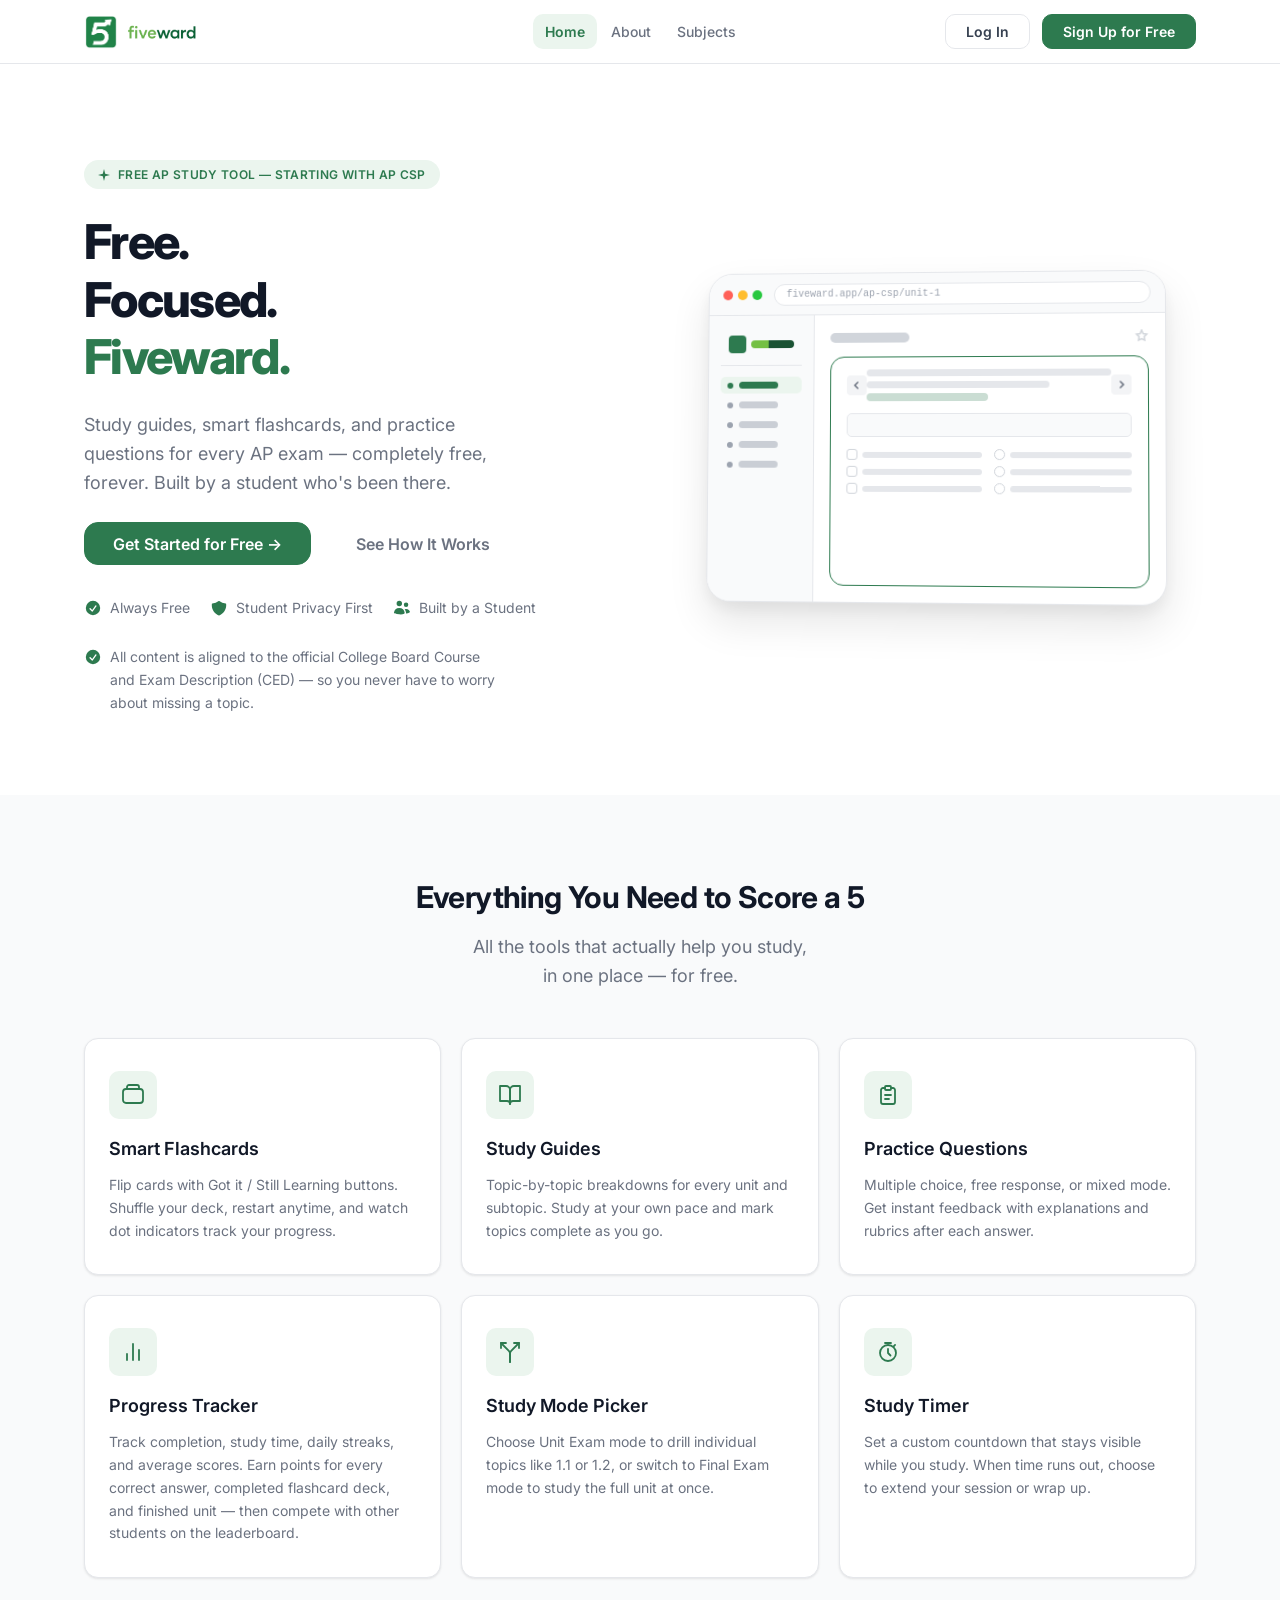
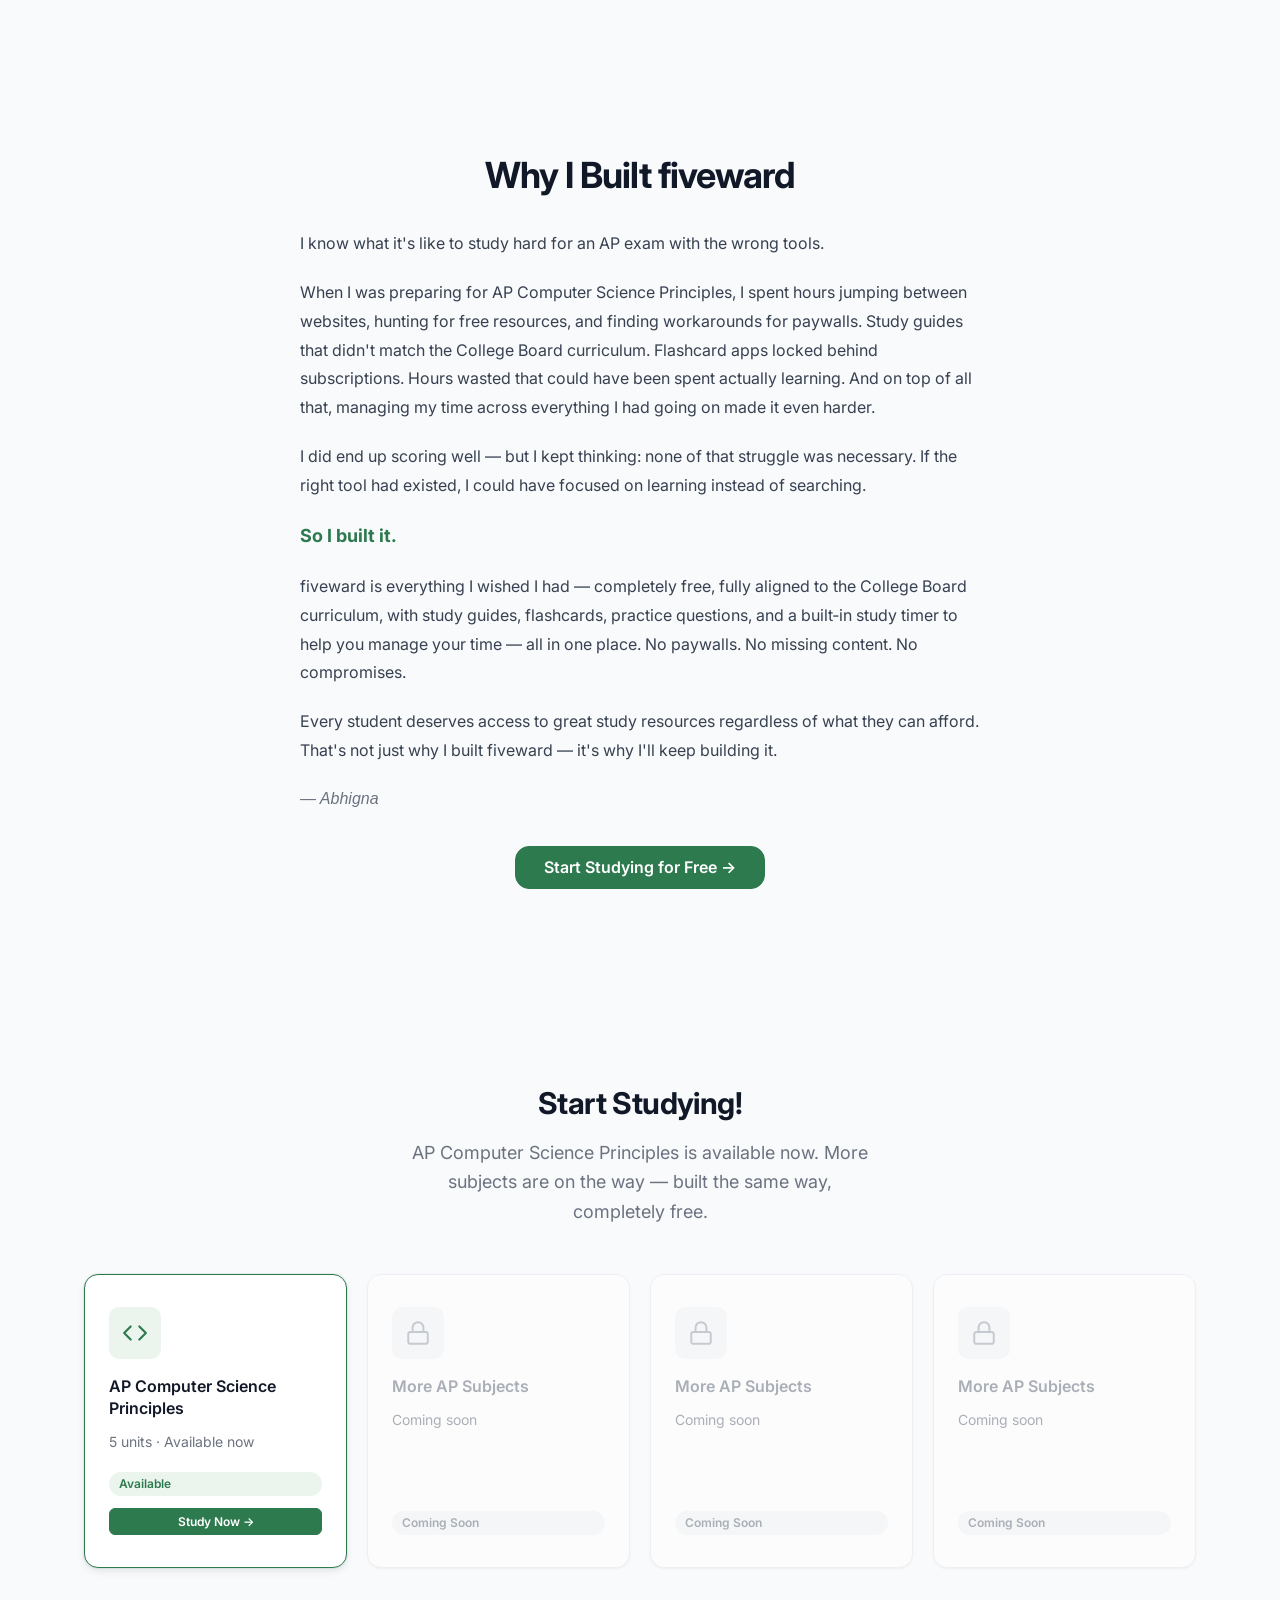
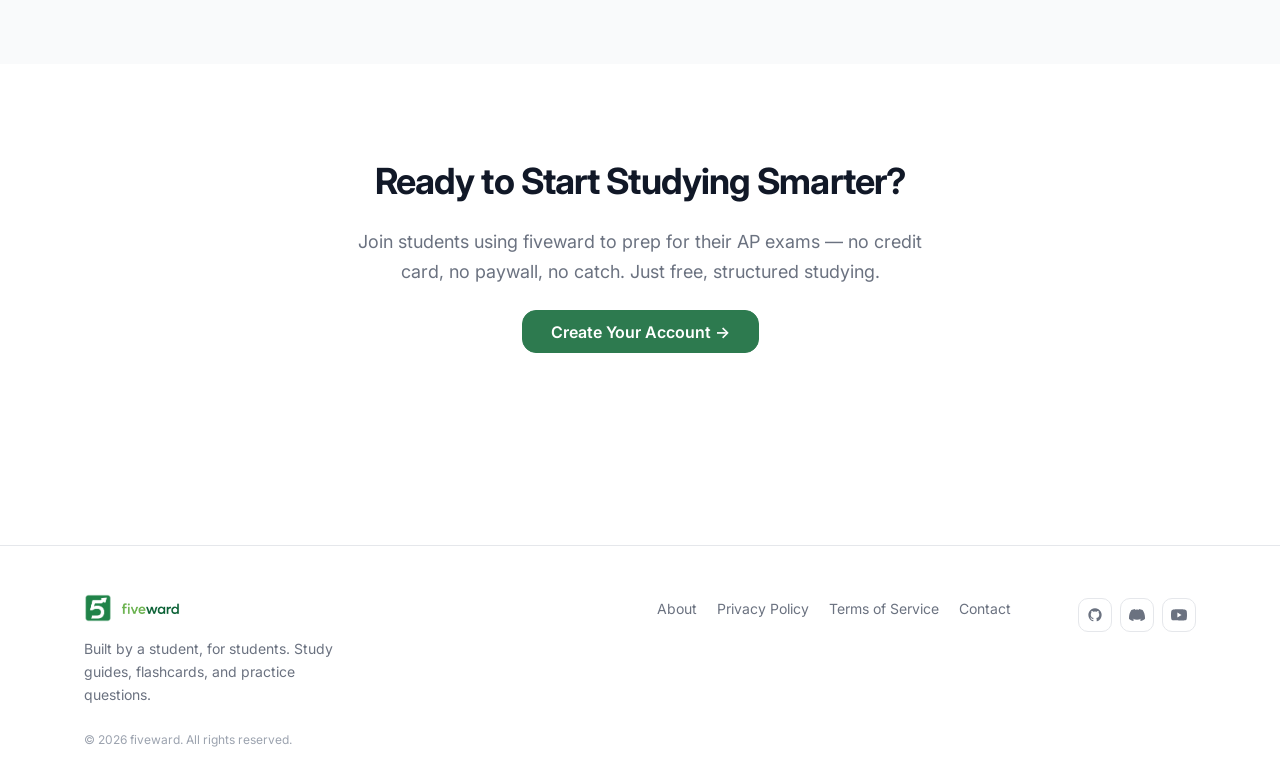
==== commit e9dd2029: "Update About section with personal story" ====
--- a/frontend/index.html
+++ b/frontend/index.html
@@ -41,7 +41,7 @@
 
       <!-- Auth Buttons -->
       <div class="navbar__actions">
-        <a href="auth.html" class="btn btn--outline">Log In</a>
+        <a href="auth.html#login" class="btn btn--outline">Log In</a>
         <a href="auth.html" class="btn btn--primary">Sign Up for Free</a>
       </div>
 
@@ -362,37 +362,28 @@
 
   <!-- =====================================================
        ABOUT SECTION
-       Image placeholder left, story text right.
        ===================================================== -->
   <section class="about" id="about" aria-labelledby="about-heading">
-    <div class="container about__inner">
-
-      <!-- Image placeholder (replace with real photo/screenshot) -->
-      <div class="about__image-wrap" aria-hidden="true">
-        <!-- mountain / image placeholder icon -->
-        <svg viewBox="0 0 48 48" fill="none" stroke="currentColor" stroke-width="1.5" stroke-linecap="round" stroke-linejoin="round">
-          <rect x="4" y="4" width="40" height="40" rx="6"/>
-          <circle cx="16" cy="16" r="4"/>
-          <path d="M44 30L34 18 24 28l-6-6L4 34"/>
-        </svg>
-        <span>Photo or screenshot coming soon</span>
-      </div>
-
-      <!-- Text content -->
-      <div class="about__content">
-        <h2 id="about-heading">Built by a Student,<br>For Students.</h2>
-        <p>
-          Traditional AP prep costs hundreds of dollars and isn't designed around how students
-          actually study. Most tools are bloated, expensive, or just flashcard sites with a
-          paywall in front of the good stuff.
-        </p>
-        <p>
-          fiveward is different — it's completely free, structured exactly like the AP curriculum,
-          and built the way real students learn. No subscriptions, no locked content, no nonsense.
-        </p>
-        <a href="auth.html" class="btn btn--primary btn--lg">Start Studying for Free →</a>
-      </div>
-
+    <div class="container">
+      <div class="about__story">
+
+        <h2 id="about-heading" class="about__story-title lu-fade">Why I Built fiveward</h2>
+
+        <div class="about__story-body lu-fade" style="--lu-delay:120ms">
+          <p>I know what it's like to study hard for an AP exam with the wrong tools.</p>
+          <p>When I was preparing for AP Computer Science Principles, I spent hours jumping between websites, hunting for free resources, and finding workarounds for paywalls. Study guides that didn't match the College Board curriculum. Flashcard apps locked behind subscriptions. Hours wasted that could have been spent actually learning. And on top of all that, managing my time across everything I had going on made it even harder.</p>
+          <p>I did end up scoring well — but I kept thinking: none of that struggle was necessary. If the right tool had existed, I could have focused on learning instead of searching.</p>
+          <p class="about__callout">So I built it.</p>
+          <p>fiveward is everything I wished I had — completely free, fully aligned to the College Board curriculum, with study guides, flashcards, practice questions, and a built&#8209;in study timer to help you manage your time — all in one place. No paywalls. No missing content. No compromises.</p>
+          <p>Every student deserves access to great study resources regardless of what they can afford. That's not just why I built fiveward — it's why I'll keep building it.</p>
+          <p class="about__sig">— Abhigna</p>
+        </div>
+
+        <div class="lu-fade" style="--lu-delay:240ms">
+          <a href="auth.html" class="btn btn--primary btn--lg">Start Studying for Free →</a>
+        </div>
+
+      </div>
     </div>
   </section>
 
@@ -552,12 +543,19 @@
   </footer>
 
 
-  <!-- =====================================================
-       SCRIPTS
-       Landing page has no JS dependencies — auth.js is
-       loaded on auth.html only. Add page-specific scripts
-       in each HTML file.
-       ===================================================== -->
+  <script>
+    (function () {
+      var obs = new IntersectionObserver(function (entries) {
+        entries.forEach(function (entry) {
+          if (entry.isIntersecting) {
+            entry.target.classList.add('lu-visible');
+            obs.unobserve(entry.target);
+          }
+        });
+      }, { threshold: 0.15 });
+      document.querySelectorAll('.lu-fade').forEach(function (el) { obs.observe(el); });
+    })();
+  </script>
 
 </body>
 </html>
--- a/frontend/css/landing.css
+++ b/frontend/css/landing.css
@@ -444,50 +444,62 @@
    ============================================================ */
 .about {
   padding: var(--space-24) 0;
-}
-
-.about__inner {
-  display: grid;
-  grid-template-columns: 1fr 1fr;
-  gap: var(--space-16);
-  align-items: center;
-}
-
-.about__image-wrap {
-  aspect-ratio: 4 / 3;
-  background-color: var(--color-gray-100);
-  border-radius: var(--radius-xl);
-  border: 1px solid var(--color-border);
-  display: flex;
-  flex-direction: column;
-  align-items: center;
-  justify-content: center;
-  gap: var(--space-3);
-  color: var(--color-gray-400);
-  overflow: hidden;
-}
-.about__image-wrap svg { width: 48px; height: 48px; opacity: 0.5; }
-.about__image-wrap span {
-  font-size: var(--text-sm);
-  color: var(--color-gray-400);
-}
-
-.about__content {
-  display: flex;
-  flex-direction: column;
-  gap: var(--space-6);
-}
-.about__content h2 {
+  background: var(--color-bg-secondary);
+}
+
+.about__story {
+  max-width: 680px;
+  margin: 0 auto;
+  display: flex;
+  flex-direction: column;
+  align-items: center;
+  gap: var(--space-8);
+  text-align: center;
+}
+
+.about__story-title {
   font-size: var(--text-4xl);
   font-weight: var(--font-bold);
   line-height: var(--leading-tight);
   letter-spacing: -0.025em;
   color: var(--color-text);
 }
-.about__content p {
+
+.about__story-body {
+  text-align: left;
+  display: flex;
+  flex-direction: column;
+  gap: var(--space-5);
+  width: 100%;
+}
+
+.about__story-body p {
   font-size: var(--text-base);
-  color: var(--color-text-muted);
-  line-height: var(--leading-relaxed);
+  color: var(--color-text-secondary);
+  line-height: 1.8;
+}
+
+.about__callout {
+  font-weight: var(--font-bold) !important;
+  color: var(--color-primary) !important;
+  font-size: var(--text-lg) !important;
+}
+
+.about__sig {
+  font-style: italic;
+  color: var(--color-text-muted) !important;
+}
+
+/* Scroll fade-up */
+.lu-fade {
+  opacity: 0;
+  transform: translateY(24px);
+  transition: opacity 600ms ease, transform 600ms ease;
+  transition-delay: var(--lu-delay, 0ms);
+}
+.lu-fade.lu-visible {
+  opacity: 1;
+  transform: translateY(0);
 }
 
 /* ============================================================
@@ -615,17 +627,16 @@
 }
 
 @media (max-width: 768px) {
-  .hero__inner,
-  .about__inner {
+  .hero__inner {
     grid-template-columns: 1fr;
     gap: var(--space-12);
   }
 
-  .hero__mockup { display: none; } /* hide mockup on small screens */
-
-  .hero__title  { font-size: var(--text-4xl); }
-  .about__content h2 { font-size: var(--text-3xl); }
-  .cta-section h2 { font-size: var(--text-3xl); }
+  .hero__mockup { display: none; }
+
+  .hero__title        { font-size: var(--text-4xl); }
+  .about__story-title { font-size: var(--text-3xl); }
+  .cta-section h2     { font-size: var(--text-3xl); }
 
   .features__grid { grid-template-columns: repeat(2, 1fr); }
   .subjects__grid { grid-template-columns: repeat(2, 1fr); }
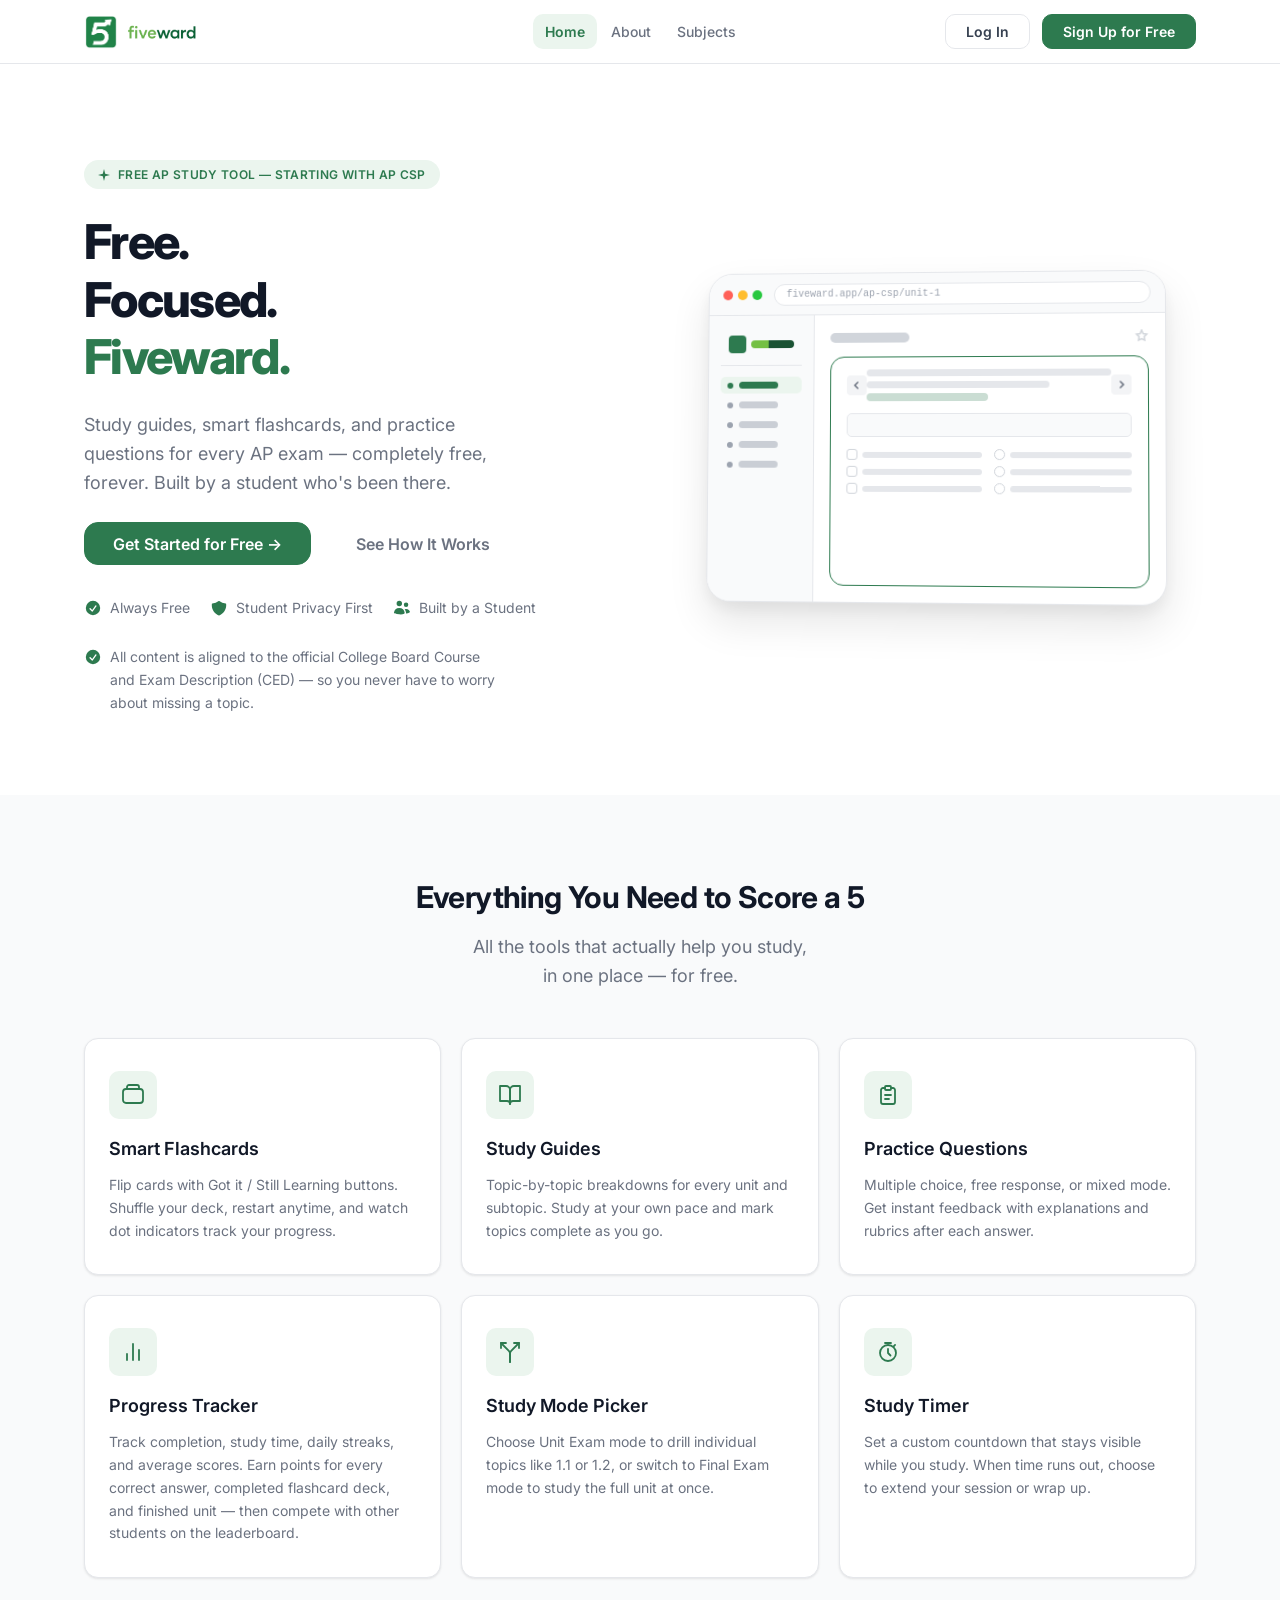
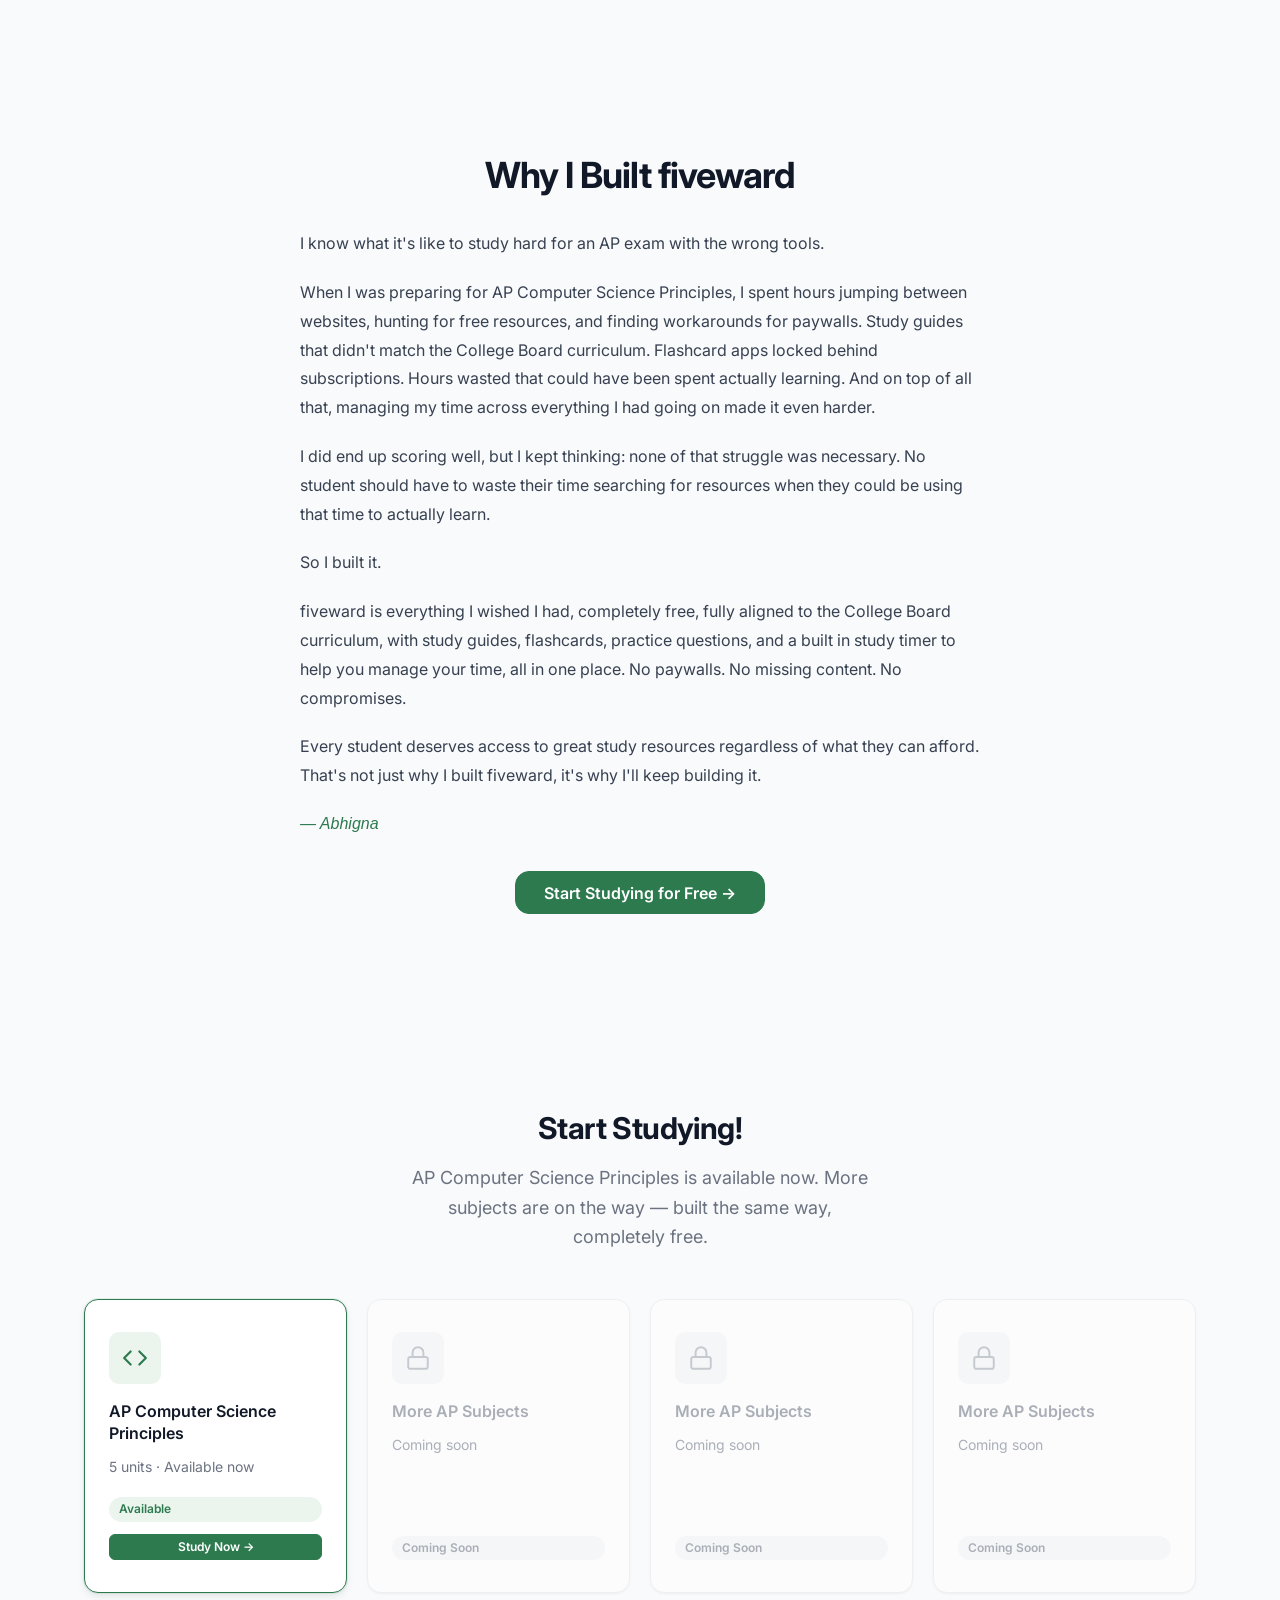
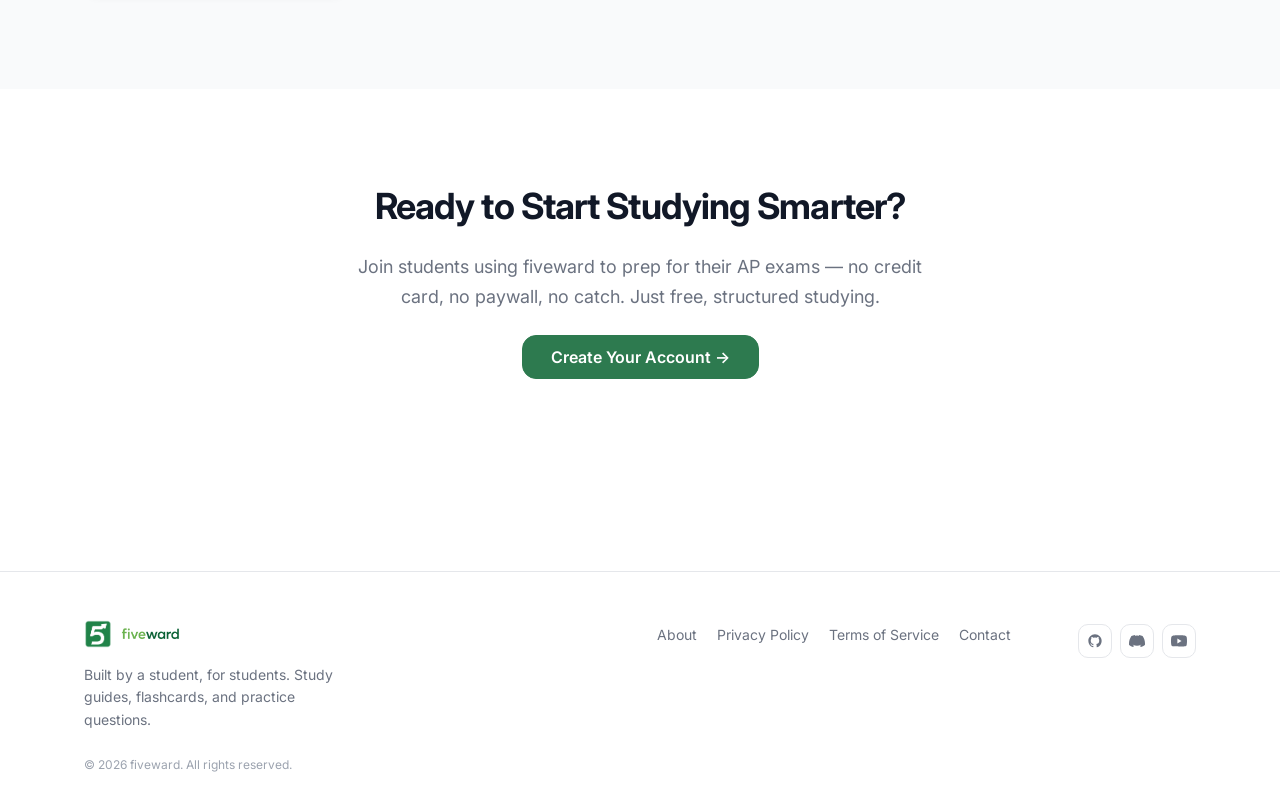
==== commit 6a1fa56e: "Fix About section styling and update personal story" ====
--- a/frontend/index.html
+++ b/frontend/index.html
@@ -372,10 +372,10 @@
         <div class="about__story-body lu-fade" style="--lu-delay:120ms">
           <p>I know what it's like to study hard for an AP exam with the wrong tools.</p>
           <p>When I was preparing for AP Computer Science Principles, I spent hours jumping between websites, hunting for free resources, and finding workarounds for paywalls. Study guides that didn't match the College Board curriculum. Flashcard apps locked behind subscriptions. Hours wasted that could have been spent actually learning. And on top of all that, managing my time across everything I had going on made it even harder.</p>
-          <p>I did end up scoring well — but I kept thinking: none of that struggle was necessary. If the right tool had existed, I could have focused on learning instead of searching.</p>
-          <p class="about__callout">So I built it.</p>
-          <p>fiveward is everything I wished I had — completely free, fully aligned to the College Board curriculum, with study guides, flashcards, practice questions, and a built&#8209;in study timer to help you manage your time — all in one place. No paywalls. No missing content. No compromises.</p>
-          <p>Every student deserves access to great study resources regardless of what they can afford. That's not just why I built fiveward — it's why I'll keep building it.</p>
+          <p>I did end up scoring well, but I kept thinking: none of that struggle was necessary. No student should have to waste their time searching for resources when they could be using that time to actually learn.</p>
+          <p>So I built it.</p>
+          <p>fiveward is everything I wished I had, completely free, fully aligned to the College Board curriculum, with study guides, flashcards, practice questions, and a built in study timer to help you manage your time, all in one place. No paywalls. No missing content. No compromises.</p>
+          <p>Every student deserves access to great study resources regardless of what they can afford. That's not just why I built fiveward, it's why I'll keep building it.</p>
           <p class="about__sig">— Abhigna</p>
         </div>
 
--- a/frontend/css/landing.css
+++ b/frontend/css/landing.css
@@ -479,15 +479,9 @@
   line-height: 1.8;
 }
 
-.about__callout {
-  font-weight: var(--font-bold) !important;
-  color: var(--color-primary) !important;
-  font-size: var(--text-lg) !important;
-}
-
 .about__sig {
   font-style: italic;
-  color: var(--color-text-muted) !important;
+  color: var(--color-primary) !important;
 }
 
 /* Scroll fade-up */
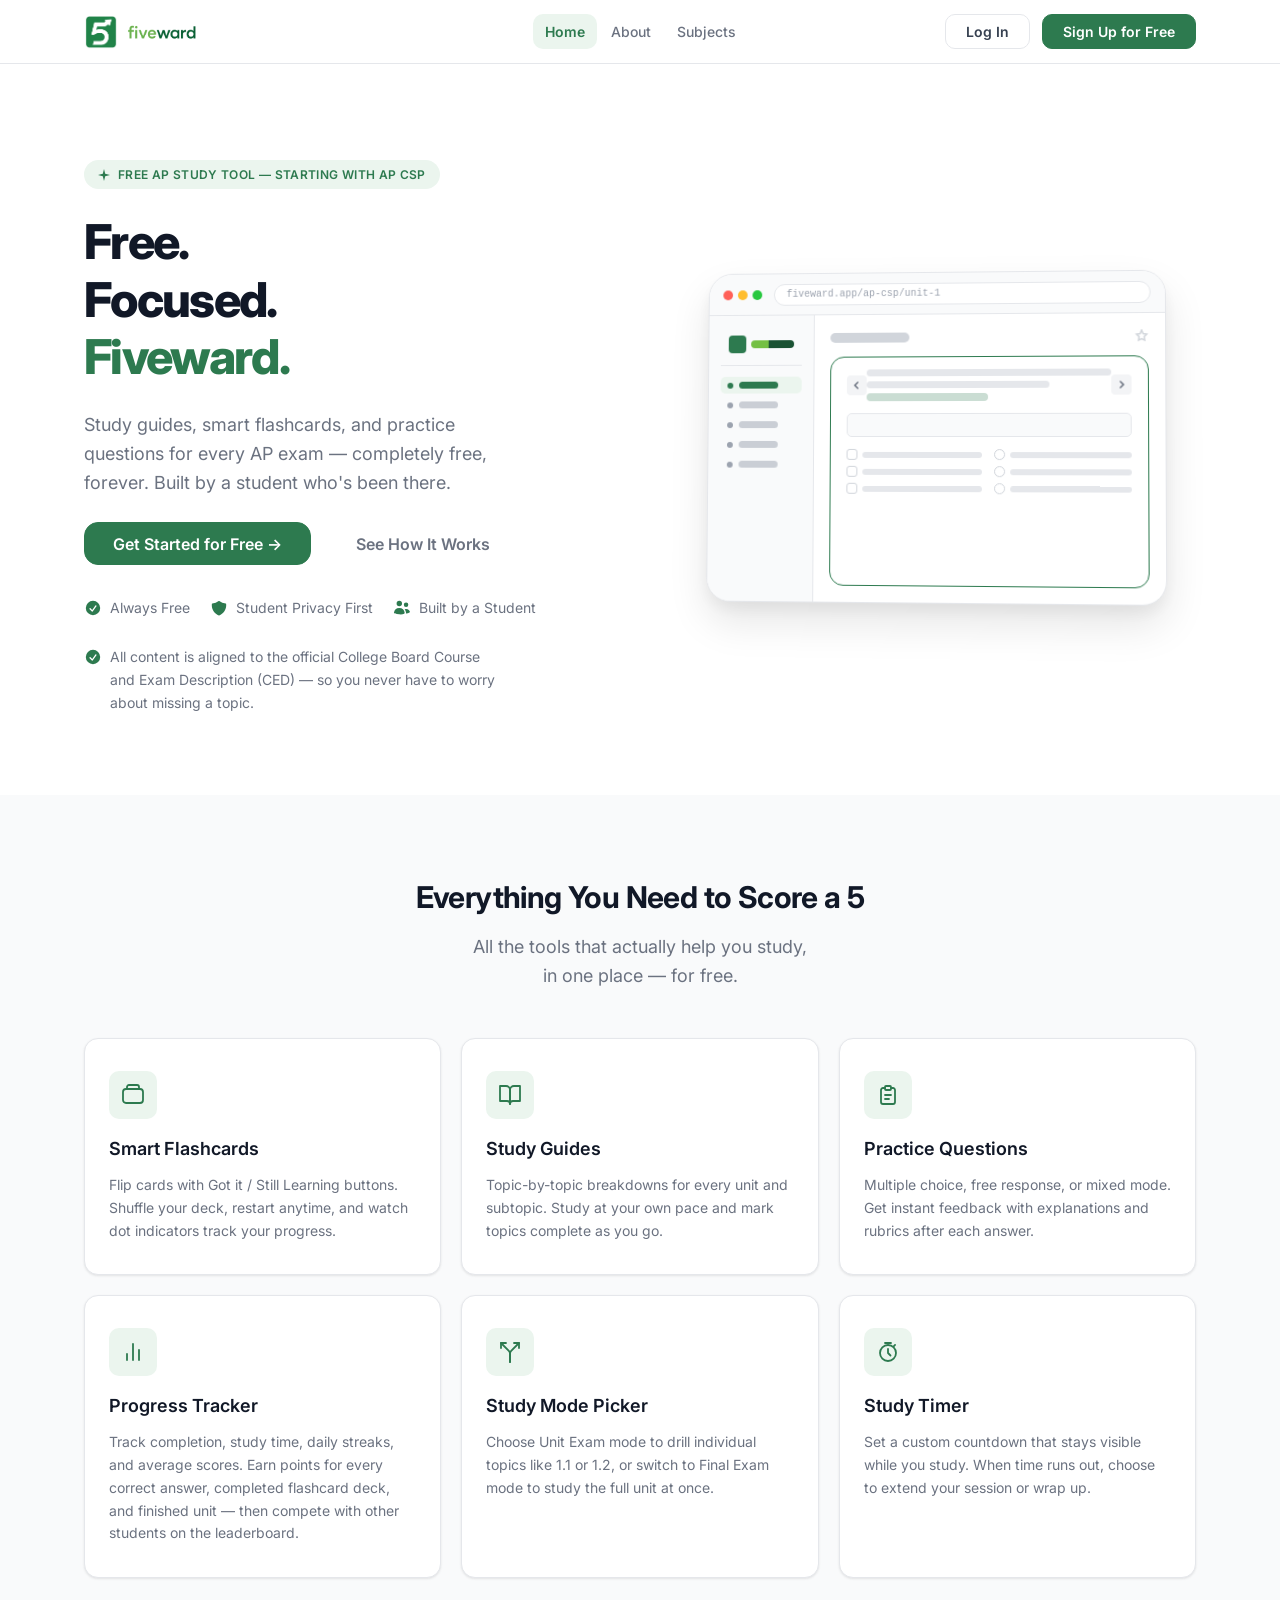
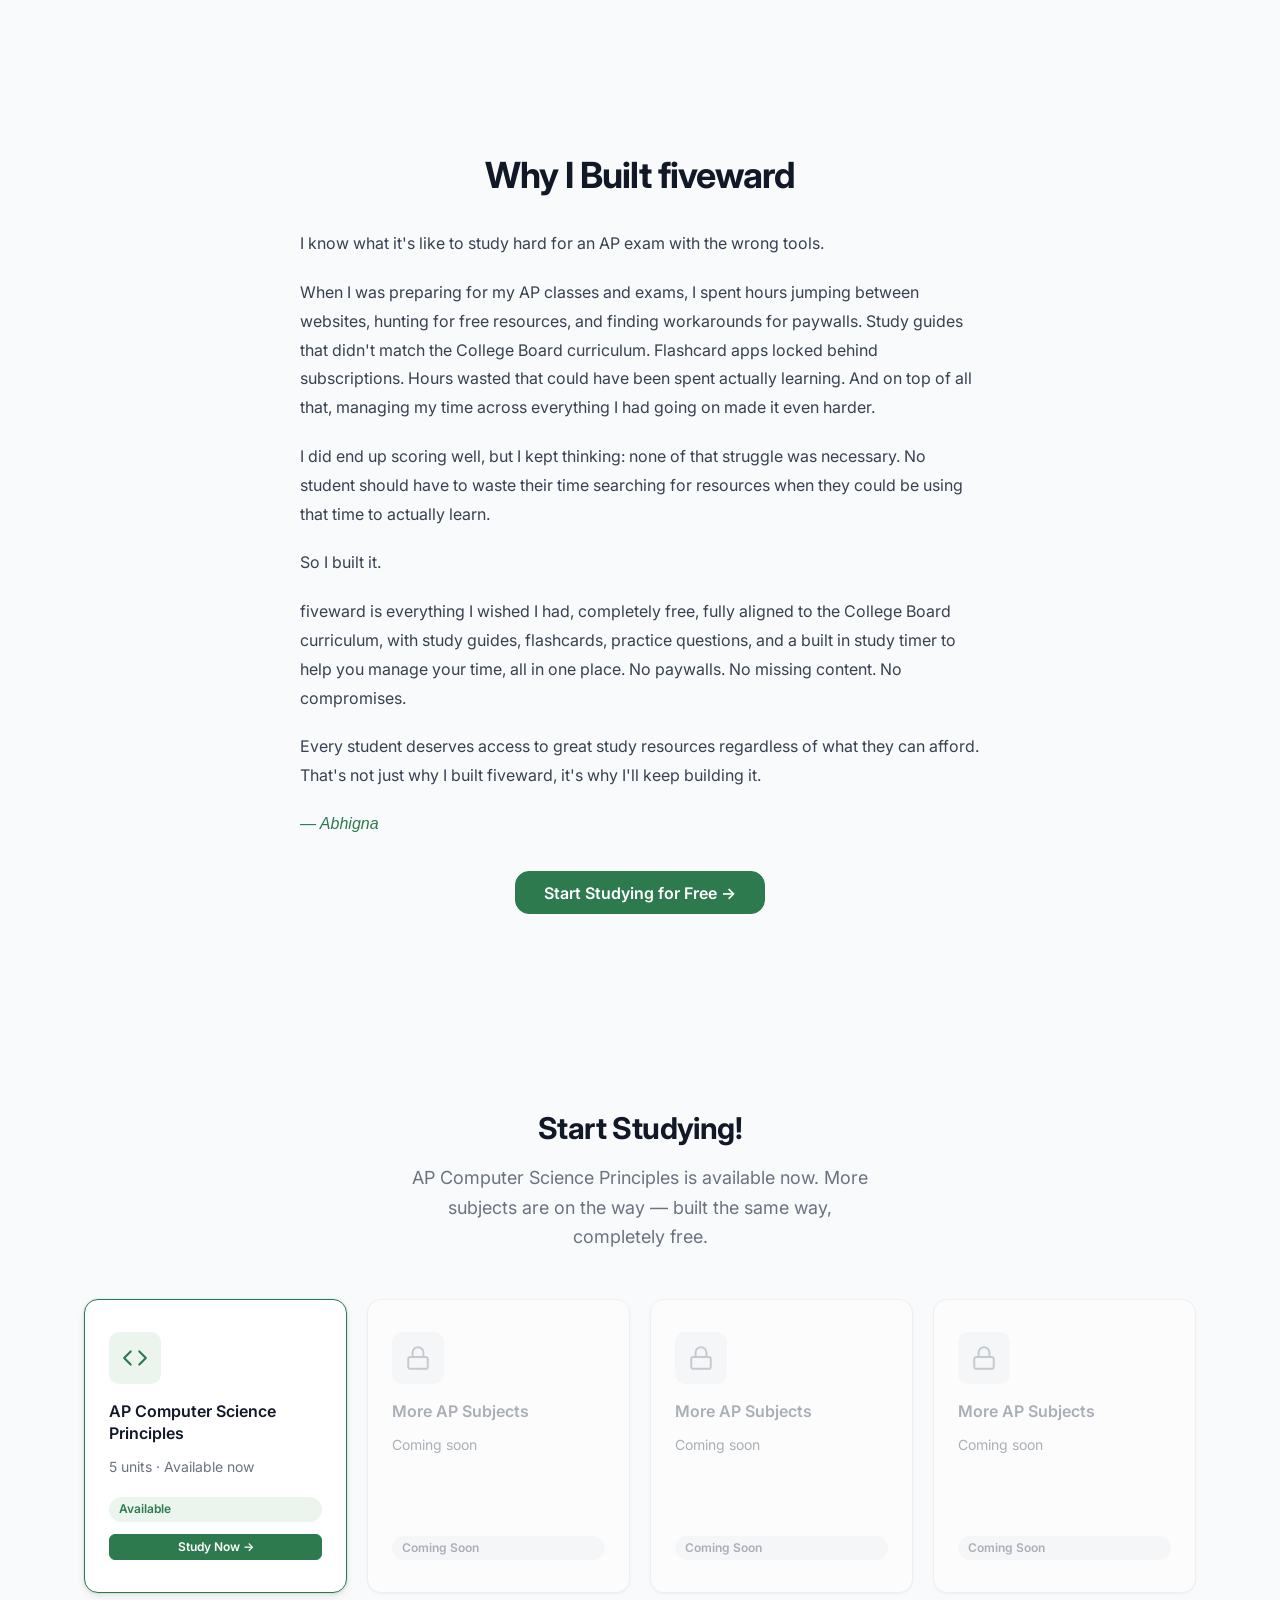
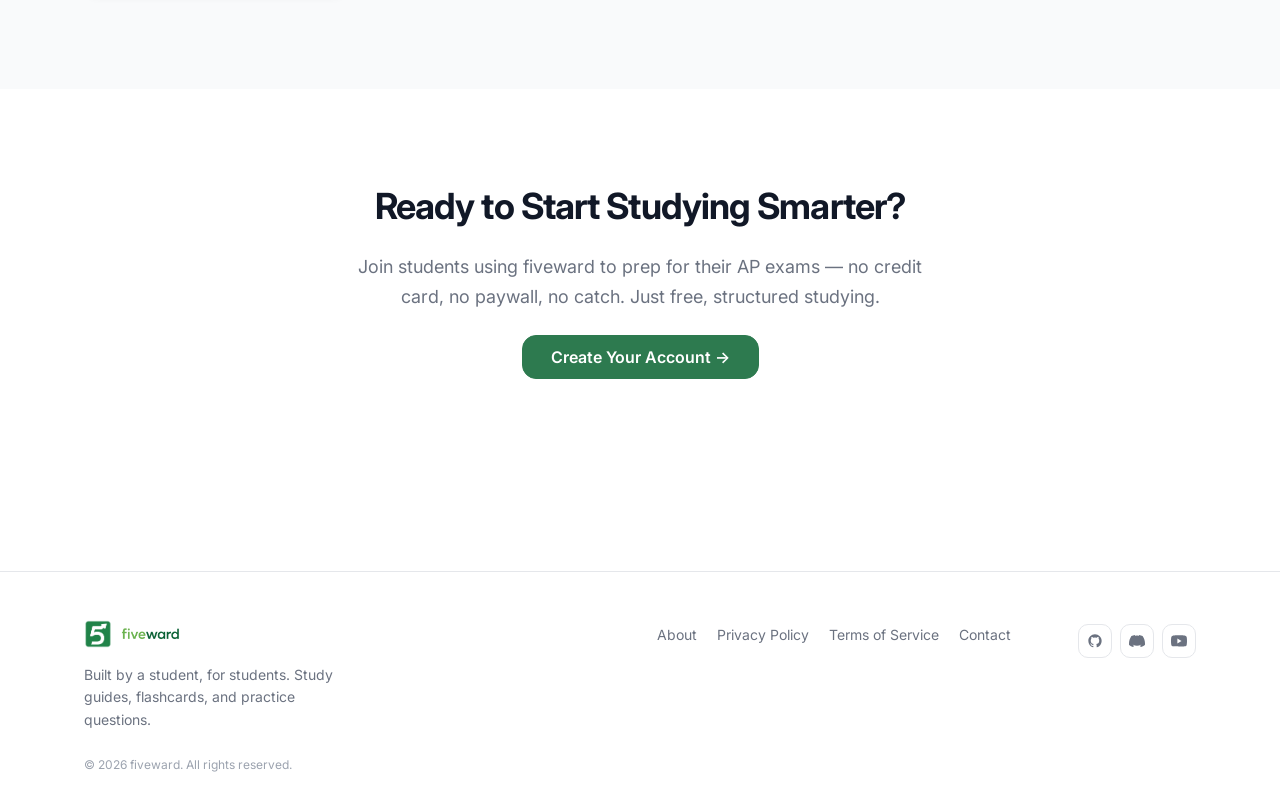
==== commit 28977d37: "Update About section to say AP classes and exams" ====
--- a/frontend/index.html
+++ b/frontend/index.html
@@ -371,7 +371,7 @@
 
         <div class="about__story-body lu-fade" style="--lu-delay:120ms">
           <p>I know what it's like to study hard for an AP exam with the wrong tools.</p>
-          <p>When I was preparing for AP Computer Science Principles, I spent hours jumping between websites, hunting for free resources, and finding workarounds for paywalls. Study guides that didn't match the College Board curriculum. Flashcard apps locked behind subscriptions. Hours wasted that could have been spent actually learning. And on top of all that, managing my time across everything I had going on made it even harder.</p>
+          <p>When I was preparing for my AP classes and exams, I spent hours jumping between websites, hunting for free resources, and finding workarounds for paywalls. Study guides that didn't match the College Board curriculum. Flashcard apps locked behind subscriptions. Hours wasted that could have been spent actually learning. And on top of all that, managing my time across everything I had going on made it even harder.</p>
           <p>I did end up scoring well, but I kept thinking: none of that struggle was necessary. No student should have to waste their time searching for resources when they could be using that time to actually learn.</p>
           <p>So I built it.</p>
           <p>fiveward is everything I wished I had, completely free, fully aligned to the College Board curriculum, with study guides, flashcards, practice questions, and a built in study timer to help you manage your time, all in one place. No paywalls. No missing content. No compromises.</p>
